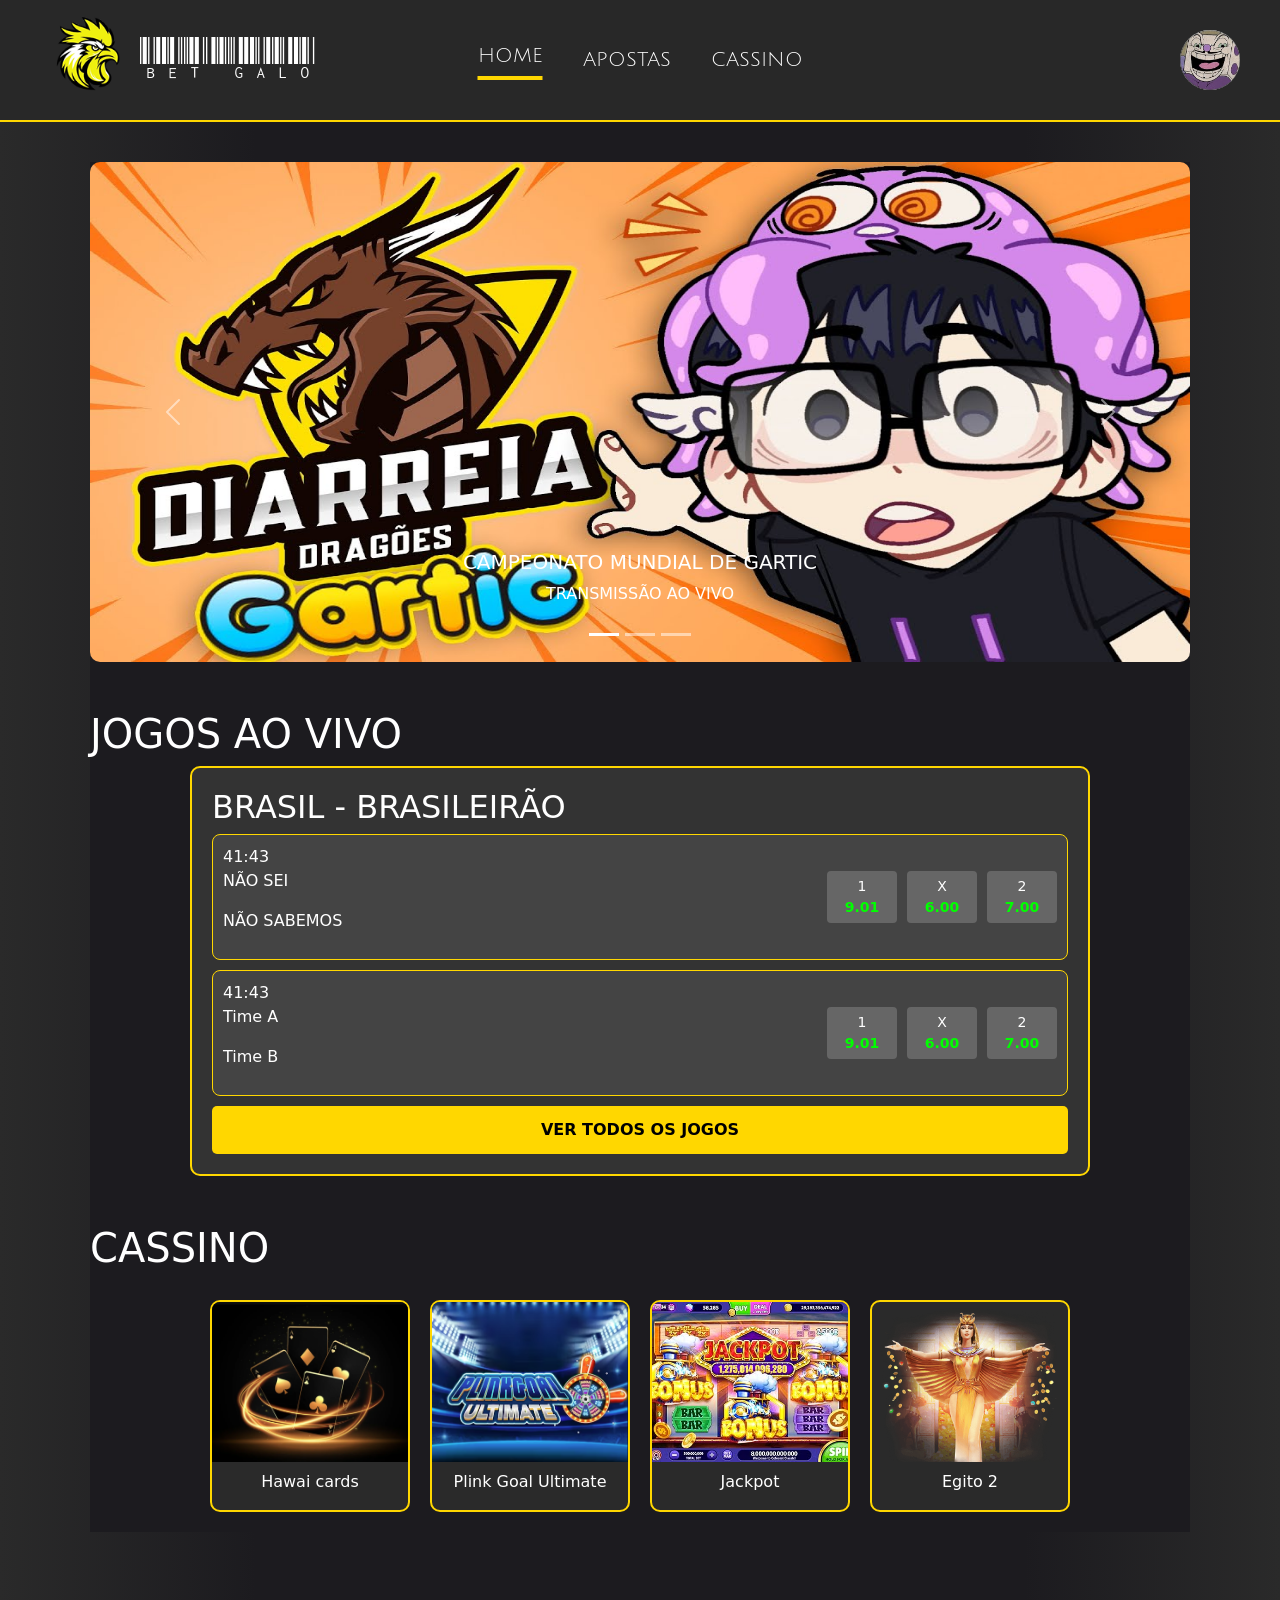
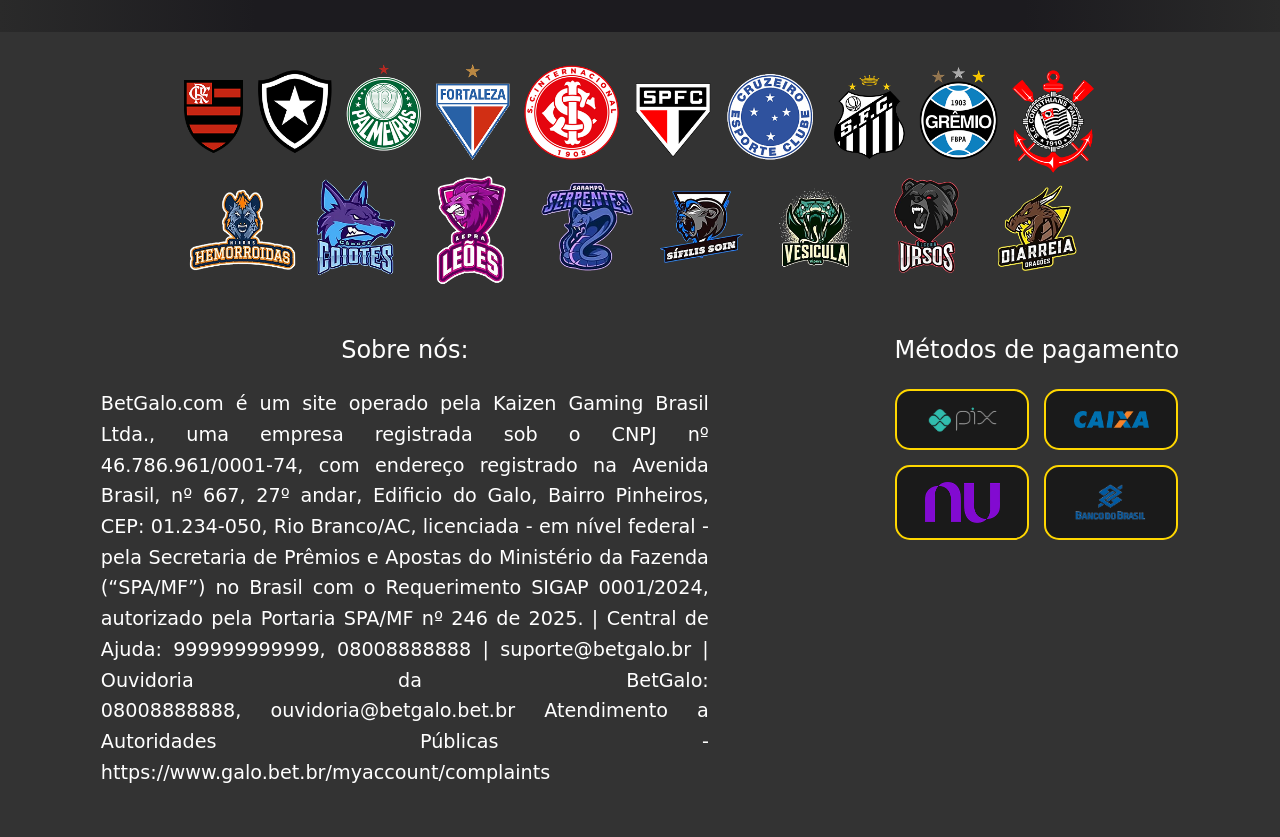
==== index.html @ 4b98ba02 "Adicionei foto no carroseul" ====
<!DOCTYPE html>
<html lang="PT-BR">

<head>
    <meta charset="UTF-8">
    <meta name="viewport" content="width=device-width, initial-scale=1.0">
    <link rel="stylesheet" href="css/style.css">
    <link rel="stylesheet" href="css/cabecalho.css">
    <link href="https://fonts.googleapis.com/css2?family=Julius+Sans+One&family=Libre+Barcode+39+Text&display=swap"
        rel="stylesheet">
    <link href="https://cdn.jsdelivr.net/npm/bootstrap@5.3.8/dist/css/bootstrap.min.css" rel="stylesheet"
        integrity="sha384-sRIl4kxILFvY47J16cr9ZwB07vP4J8+LH7qKQnuqkuIAvNWLzeN8tE5YBujZqJLB" crossorigin="anonymous">
    <script src="https://cdn.jsdelivr.net/npm/bootstrap@5.3.8/dist/js/bootstrap.bundle.min.js"
        integrity="sha384-FKyoEForCGlyvwx9Hj09JcYn3nv7wiPVlz7YYwJrWVcXK/BmnVDxM+D2scQbITxI"
        crossorigin="anonymous"></script>
    <link href="https://cdn.jsdelivr.net/npm/bootstrap@5.3.8/dist/css/bootstrap.min.css" rel="stylesheet" integrity="sha384-sRIl4kxILFvY47J16cr9ZwB07vP4J8+LH7qKQnuqkuIAvNWLzeN8tE5YBujZqJLB" crossorigin="anonymous">
    
    <title>BetGalo</title>
</head>

<body>
    <header class="cabecalho">
        <div class="logo">
            <img src="img/image 22.png" id="logo-do-site" alt="logo">
            <span id="logo-texto">BET GALO</span>
        </div>

        <nav class="menu">
            <a href="index.html" class="menu-item item-ativo">HOME</a>
            <a href="apostas.html" class="menu-item">APOSTAS</a>
            <a href="cassino.html" class="menu-item">CASSINO</a>
        </nav>

        <a href="seu_link_aqui" class="link-perfil">
            <img src="img/perfil.jpg" alt="Foto de perfil" id="foto-perfil">
        </a>
    </header>
    <div class="conteudo">
        <div id="carouselExampleCaptions" class="carousel slide">
  <div class="carousel-indicators">
    <button type="button" data-bs-target="#carouselExampleCaptions" data-bs-slide-to="0" class="active" aria-current="true" aria-label="Slide 1"></button>
    <button type="button" data-bs-target="#carouselExampleCaptions" data-bs-slide-to="1" aria-label="Slide 2"></button>
    <button type="button" data-bs-target="#carouselExampleCaptions" data-bs-slide-to="2" aria-label="Slide 3"></button>
  </div>
  <div class="carousel-inner">
    <div class="carousel-item active">
      <img src="img/Thumb-Saiko.jpg" class="d-block w-100" alt="...">
      <div class="carousel-caption d-none d-md-block">
        <h5>CAMPEONATO MUNDIAL DE GARTIC</h5>
        <p>TRANSMISSÃO AO VIVO</p>
      </div>
    </div>
    <div class="carousel-item">
      <img src="img/po.jpg" class="d-block w-100" alt="...">
      <div class="carousel-caption d-none d-md-block">
        <h5>Second slide label</h5>
        <p>Some representative placeholder content for the second slide.</p>
      </div>
    </div>
    <div class="carousel-item">
      <img src="img/3d-casino-games-elements-illustration-png.png" class="d-block w-100" alt="...">
      <div class="carousel-caption d-none d-md-block">
        <h5>Third slide label</h5>
        <p>Some representative placeholder content for the third slide.</p>
      </div>
    </div>
  </div>
  <button class="carousel-control-prev" type="button" data-bs-target="#carouselExampleCaptions" data-bs-slide="prev">
    <span class="carousel-control-prev-icon" aria-hidden="true"></span>
    <span class="visually-hidden">Previous</span>
  </button>
  <button class="carousel-control-next" type="button" data-bs-target="#carouselExampleCaptions" data-bs-slide="next">
    <span class="carousel-control-next-icon" aria-hidden="true"></span>
    <span class="visually-hidden">Next</span>
  </button>
</div>
        <br><br>
        <h1>JOGOS AO VIVO</h1>
        <div class="card-container">
            <h2 class="category">BRASIL - BRASILEIRÃO</h2>

            <div class="match-row">
                <div class="info">
                    <span class="time">41:43</span>
                    <div class="teams">
                        <p>NÃO SEI</p>
                        <p>NÃO SABEMOS</p>
                    </div>
                </div>

                <div class="odds">
                    <div class="odd-box"><span>1</span> <strong>9.01</strong></div>
                    <div class="odd-box"><span>X</span> <strong>6.00</strong></div>
                    <div class="odd-box"><span>2</span> <strong>7.00</strong></div>
                </div>
            </div>
            <div class="match-row">
                <div class="info">
                    <span class="time">41:43</span>
                    <div class="teams">
                        <p>Time A</p>
                        <p>Time B</p>
                    </div>
                </div>

                <div class="odds">
                    <div class="odd-box"><span>1</span> <strong>9.01</strong></div>
                    <div class="odd-box"><span>X</span> <strong>6.00</strong></div>
                    <div class="odd-box"><span>2</span> <strong>7.00</strong></div>
                </div>
            </div>
            

            <button class="view-all">VER TODOS OS JOGOS</button>
        </div>
        <br><br>
        <h1>CASSINO</h1>
        <div class="cassino">
            <div class="jogo">
                <img src="img/hawaicards.png" alt="hawaicards">
                <h3>Hawai cards</h3>
            </div>
            <div class="jogo">
                <img src="img/plinkgoalultimate.png" alt="plinkgoalultimate">
                <h3>Plink Goal Ultimate</h3>
            </div>
            <div class="jogo">
                <img src="img/jackpot.jpg" alt="jackpot">
                <h3>Jackpot</h3>
            </div>
            <div class="jogo">
                <img src="img/egito 2.png" alt="egito-2">
                <h3>Egito 2</h3>
            </div>
        </div>
    </div>
    <footer>
            <div class="rodape">
                <img src="img/Times.png" alt="times">
                <div class="sobre-nos">
                    <h1>Sobre nós:</h1>
                    <p>BetGalo.com é um site operado pela Kaizen Gaming Brasil Ltda., uma empresa registrada sob o
                        CNPJ nº 46.786.961/0001-74, com endereço registrado na Avenida Brasil, nº 667, 27º andar,
                        Edificio do Galo, Bairro Pinheiros, CEP: 01.234-050, Rio Branco/AC, licenciada - em nível
                        federal - pela Secretaria de Prêmios e Apostas do Ministério da Fazenda (“SPA/MF”) no Brasil com
                        o Requerimento SIGAP 0001/2024, autorizado pela Portaria SPA/MF nº 246 de 2025. | Central de
                        Ajuda: 999999999999, 08008888888 | suporte@betgalo.br | Ouvidoria da BetGalo:
                        08008888888, ouvidoria@betgalo.bet.br Atendimento a Autoridades Públicas
                        -https://www.galo.bet.br/myaccount/complaints</p>
                </div>

                <div class="metodos-de-pagamento">
                    <h1>Métodos de pagamento</h1>
                    <div class="caixas-grid">
                        <div class="metodo-card">
                            <img src="img/pix1.png" alt="Pix">
                        </div>
                        <div class="metodo-card">
                            <img src="img/caixa.png" alt="Caixa">
                        </div>
                        <div class="metodo-card">
                            <img src="img/nu.png" alt="Nubank">
                        </div>
                        <div class="metodo-card">
                            <img src="img/banco-do-brasil.png" alt="BB">
                        </div>
                    </div>
                </div>
            </div>
        </footer>
    <script src="js/script.js"></script>
</body>

</html>
---- css/style.css ----
/* =========================
RESET GLOBAL
========================= */

* {
  margin: 0;
  padding: 0;
  box-sizing: border-box;
}

/* =========================
BODY / BASE
========================= */

body {
  background: linear-gradient(
    to right,
    #2a2a2a 0%,
    #1C1B1F 20%,
    #1C1B1F 80%,
    #2a2a2a 100%
  );

  font-family: system-ui;
}

.conteudo {
  width: 95%;
  max-width: 1100px;
  margin: 40px auto;
  background-color: #1C1B1F;
  color: white;
}

/* =========================
TIPOGRAFIA
========================= */

h1 {
  font-size: 28px;
  margin-bottom: 20px;
}

h2 {
  font-size: 18px;
  color: #FFD700;
}

/* =========================
CAROUSEL
========================= */

.carousel img {
  height: 500px;
  object-fit:fill;
  border-radius: 10px;
}

/* =========================
SEÇÃO JOGOS AO VIVO
========================= */

.card-container {

  background-color: #333;
  border: 2px solid #ffd700;
  border-radius: 10px;

  padding: 20px;

  width: 100%;
  max-width: 900px;

  margin: auto;
}

.match-row {

  background-color: #444;
  border: 1px solid #ffd700;
  border-radius: 8px;

  display: flex;
  justify-content: space-between;
  align-items: center;

  padding: 10px;
  margin-bottom: 10px;
}

.match-row:hover {

  background-color: #555;
  transition: 0.3s;
}

/* ODDS */

.odds {

  display: flex;
  gap: 10px;
}

.odd-box {

  background-color: #666;

  padding: 5px 15px;

  border-radius: 4px;

  min-width: 70px;

  text-align: center;
  font-size: 14px;

  display: flex;
  flex-direction: column;
  justify-content: space-between;
}

.odd-box strong {

  color: #00ff00;
}

/* BOTÃO VER TODOS */

.view-all {

  width: 100%;

  background: #FFD700;

  border: none;

  color: black;

  padding: 12px;

  cursor: pointer;

  font-weight: bold;

  border-radius: 5px;
}

.view-all:hover {

  background: #e6c200;
}

/* =========================
SEÇÃO CASSINO
========================= */

.cassino {

  display: flex;
  flex-wrap: wrap;
  justify-content: center;

  gap: 20px;

  padding: 20px;
}

.jogo {

  width: 200px;

  background-color: #2a2a2a;

  border: 2px solid #FFD700;

  border-radius: 10px;

  overflow: hidden;

  text-align: center;

  cursor: pointer;

  transition: 0.25s ease;
}

.jogo:hover {

  transform: scale(1.05);
}

.jogo img {

  width: 100%;
  height: 160px;

  object-fit: cover;
}

.jogo h3 {

  padding: 10px;
  font-size: 16px;
}

/* =========================
TABELA CLASSIFICAÇÃO
========================= */

.tabela-classificacao {

  border-collapse: collapse;

  width: 100%;

  max-width: 900px;

  margin: auto;

  text-align: center;

  font-size: 14px;

  letter-spacing: 1.5px;
}

/* HEADER */

.tabela-classificacao th {

  font-weight: normal;

  padding: 20px 10px;

  color: #7a7a7a;
}

/* CELULAS */

.tabela-classificacao td {

  padding: 15px 10px;

  color: #c0c0c0;
}

/* LINHAS DOURADAS */

.tabela-classificacao th,
.tabela-classificacao td {

  border-bottom: 1px solid #b89b3b;
}

/* COLUNA NOME */

.tabela-classificacao .col-nome {

  border-left: 1px solid #b89b3b;

  text-align: left;

  padding-left: 30px;
}

/* COLUNA ÚLTIMAS */

.tabela-classificacao .col-ultimas {

  border-left: 1px solid #b89b3b;
}

/* ESCUDOS */

.col-escudo img {

  width: 35px;

  height: 35px;

  vertical-align: middle;
}

/* ICONES ULTIMAS */

.col-ultimas span {

  margin: 0 3px;

  font-size: 16px;

  color: #a0a0a0;
}

/* =========================
FOOTER
========================= */

footer {

  color: white;

  background-color: #333;

  padding: 2rem;

  text-align: center;

  margin-top: 100px;
}

.rodape {

  display: flex;

  justify-content: space-around;

  flex-wrap: wrap;

  gap: 3rem;

  margin: 0 auto;
}

.rodape img {

  height: 75%;

  width: 75%;
}

/* SOBRE NOS */

.sobre-nos {

  display: flex;

  flex-direction: column;

  align-items: center;

  height: 50%;

  width: 50%;

  line-height: 1.6;

  font-size: 1.2rem;

  text-align: justify;
}

.sobre-nos h1 {

  font-size: 1.5rem;

  margin-bottom: 1.5rem;

  font-weight: 500;
}

/* METODOS PAGAMENTO */

.metodos-de-pagamento {

  display: flex;

  flex-direction: column;

  align-items: center;
}

.metodos-de-pagamento h1 {

  font-size: 1.5rem;

  margin-bottom: 1.5rem;

  font-weight: 500;
}

/* GRID PAGAMENTO */

.caixas-grid {

  display: grid;

  grid-template-columns: repeat(2, 1fr);

  gap: 15px;

  max-width: 400px;
}

.metodo-card {

  background-color: #1a1a1a;

  border-radius: 15px;

  padding: 15px;

  display: flex;

  justify-content: center;

  align-items: center;

  border: 2px solid #FFD700;
}

.metodo-card img {

  max-width: 100px;

  height: auto;

  object-fit: contain;
}
---- css/cabecalho.css ----
/* =========================
HEADER BASE
========================= */

.cabecalho {

  background-color: #282828;

  display: flex;

  align-items: center;

  justify-content: space-between;

  padding: 10px 40px;

  border-bottom: 2px solid #FFD700;

  position: relative;
}

/* =========================
LOGO
========================= */

.logo {

  display: flex;

  align-items: center;
}

#logo-do-site {

  width: 100px;

  height: 100px;
}

#logo-texto {

  font-family: 'Libre Barcode 39 Text', system-ui;

  font-size: 45px;

  color: white;
}

/* =========================
MENU CENTRAL
========================= */

.menu {

  position: absolute;

  left: 50%;

  transform: translateX(-50%);

  display: flex;

  gap: 40px;
}

/* LINKS MENU */

.menu-item {

  color: white;

  text-decoration: none;

  font-family: 'Julius Sans One', sans-serif;

  font-size: 20px;

  display: flex;

  align-items: center;

  transition: 0.2s;

  position: relative;
}
/* ANIMAÇÕES */
.menu-item::after {

  content: "";

  position: absolute;

  left: 0;

  bottom: -6px;

  width: 0%;

  height: 2px;

  background-color: #FFD700;

  transition: 0.3s;
}

.menu-item:hover::after {

  width: 100%;
}



.menu-item:hover {

  color: #FFD700;
}

/* LINK ATIVO */

.item-ativo {

  border-bottom: 4px solid #FFD700;

  padding-bottom: 5px;
}

/* =========================
PERFIL (LADO DIREITO)
========================= */

.link-perfil {

  display: flex;

  align-items: center;

  text-decoration: none;
}

#foto-perfil {

  width: 60px;

  height: 60px;

  border-radius: 50%;
}
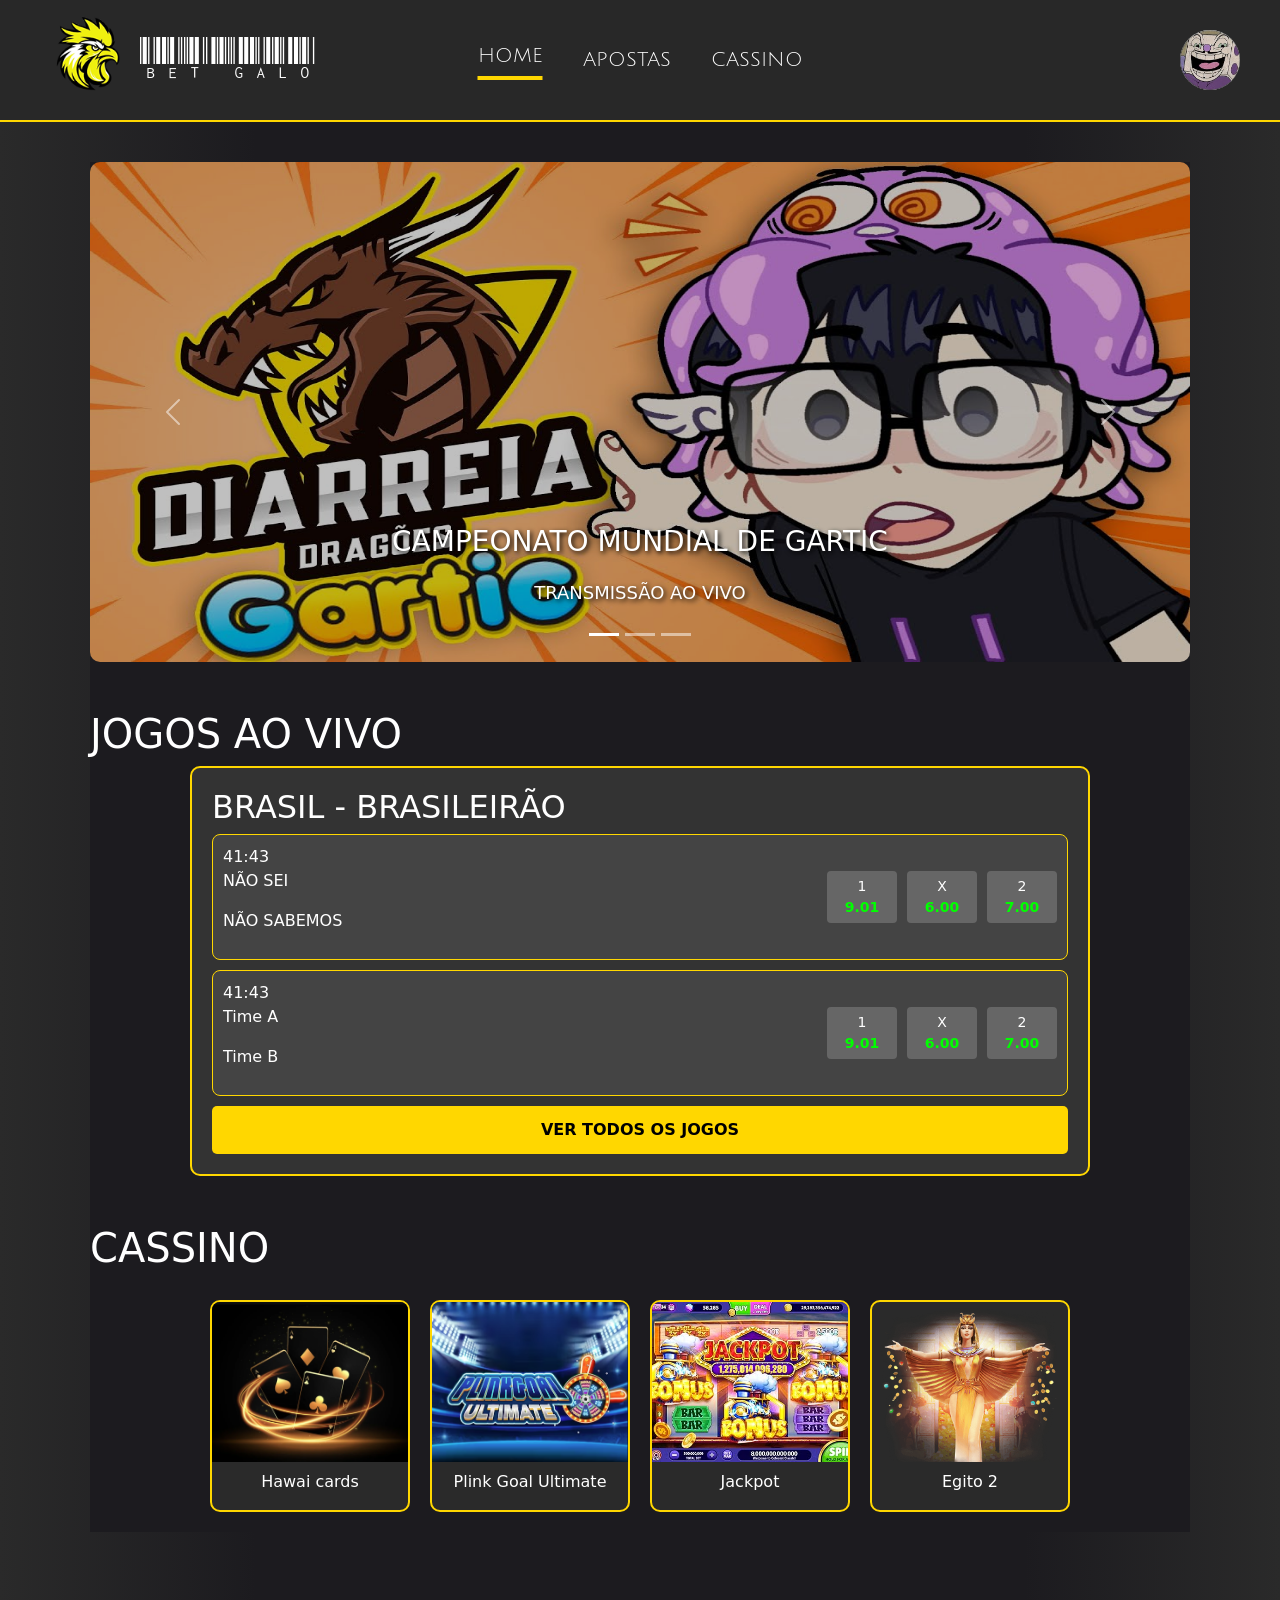
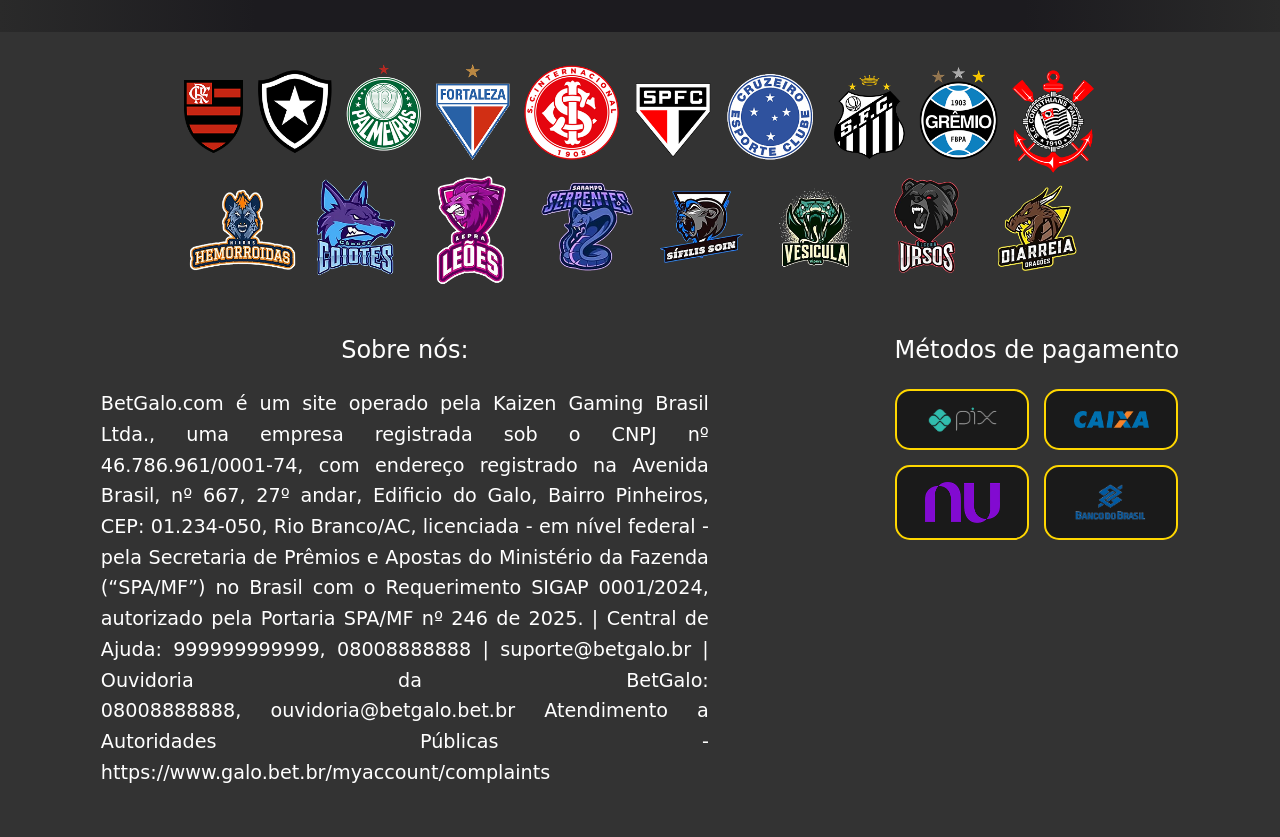
==== commit 165b8bc3: "." ====
--- a/index.html
+++ b/index.html
@@ -52,7 +52,7 @@
     </div>
     <div class="carousel-item">
       <img src="img/po.jpg" class="d-block w-100" alt="...">
-      <div class="carousel-caption d-none d-md-block">
+      <div class="carousel-caption">
         <h5>Second slide label</h5>
         <p>Some representative placeholder content for the second slide.</p>
       </div>
--- a/css/style.css
+++ b/css/style.css
@@ -54,6 +54,16 @@
   height: 500px;
   object-fit:fill;
   border-radius: 10px;
+  filter: brightness(75%);
+}
+.carousel-caption h5{
+  font-size: 28px;
+  margin-bottom: 20px;
+  text-shadow: 2px 2px 5px rgb(0, 0, 0);
+}
+.carousel-caption p{
+  font-size: 18px;
+  text-shadow: 2px 2px 5px rgb(0, 0, 0);
 }
 
 /* =========================
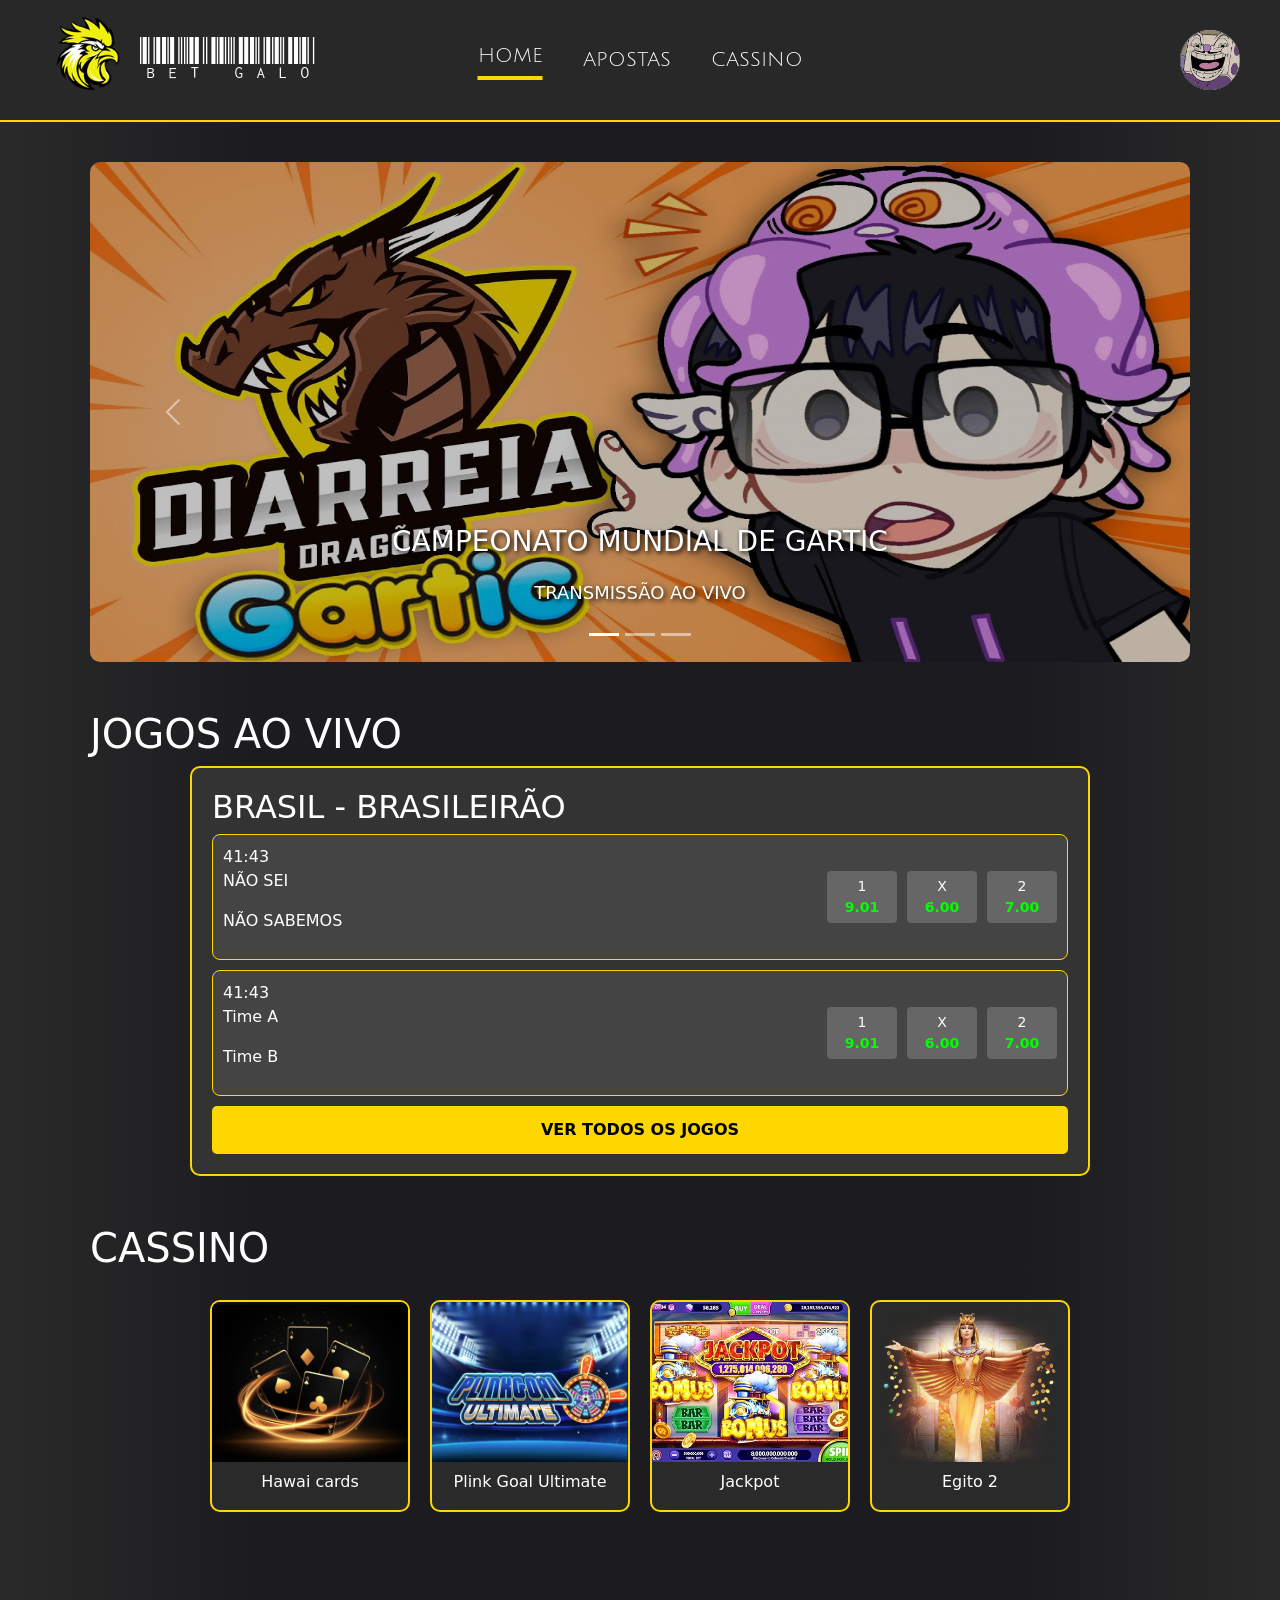
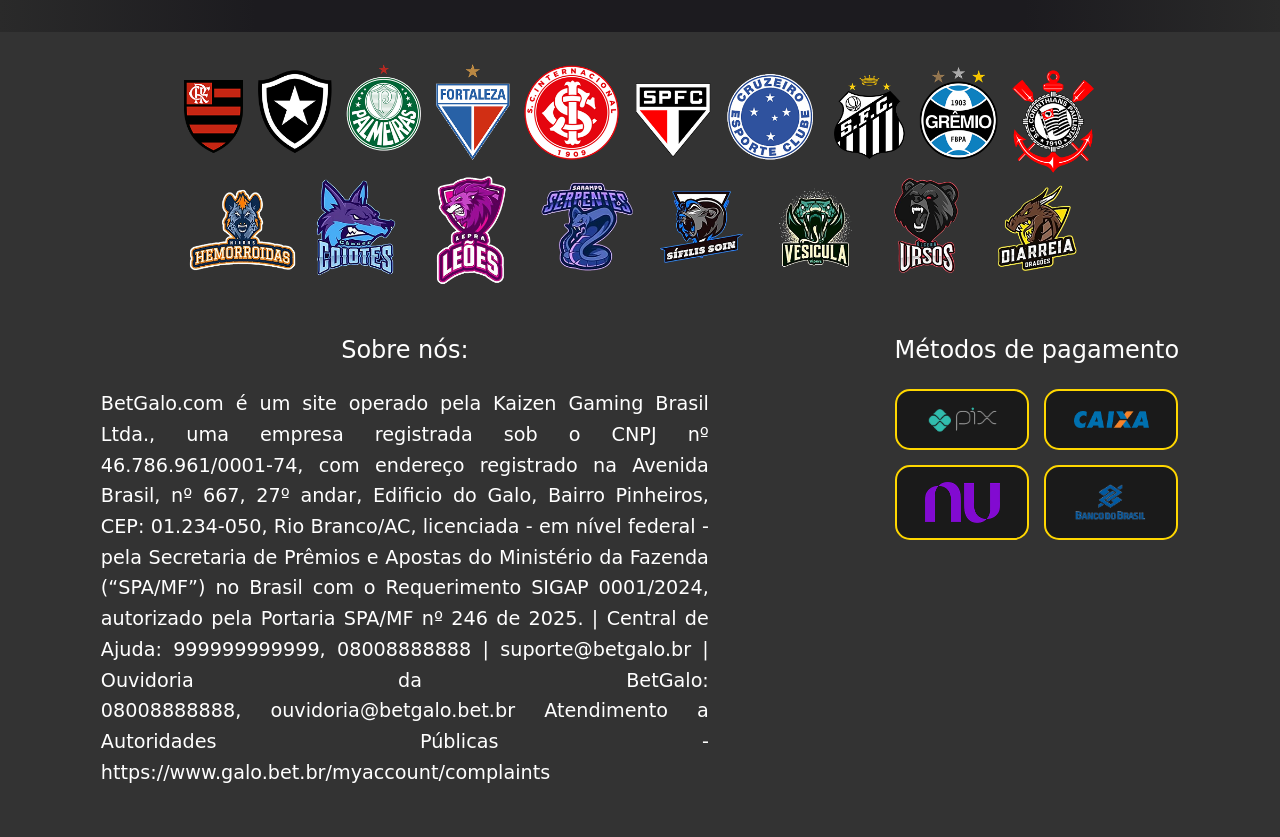
==== commit e9f6a607: "comecei a fazer a pagina de pagamento, mas falta fazer a parte do pix" ====
--- a/index.html
+++ b/index.html
@@ -15,6 +15,8 @@
         crossorigin="anonymous"></script>
     <link href="https://cdn.jsdelivr.net/npm/bootstrap@5.3.8/dist/css/bootstrap.min.css" rel="stylesheet" integrity="sha384-sRIl4kxILFvY47J16cr9ZwB07vP4J8+LH7qKQnuqkuIAvNWLzeN8tE5YBujZqJLB" crossorigin="anonymous">
     
+    
+    <link rel="icon" href="./img/logo.ico" type="image/ico">
     <title>BetGalo</title>
 </head>
 
--- a/css/style.css
+++ b/css/style.css
@@ -28,8 +28,8 @@
   width: 95%;
   max-width: 1100px;
   margin: 40px auto;
-  background-color: #1C1B1F;
   color: white;
+  /* tirei o 'background-color: #1C1B1F;' pq tava colocando uma sombra. E tbm pq não faz sentido tem isso aq, Samuel*/
 }
 
 /* =========================
--- a/css/cabecalho.css
+++ b/css/cabecalho.css
@@ -1,7 +1,7 @@
+
 /* =========================
 HEADER BASE
 ========================= */
-
 .cabecalho {
 
   background-color: #282828;
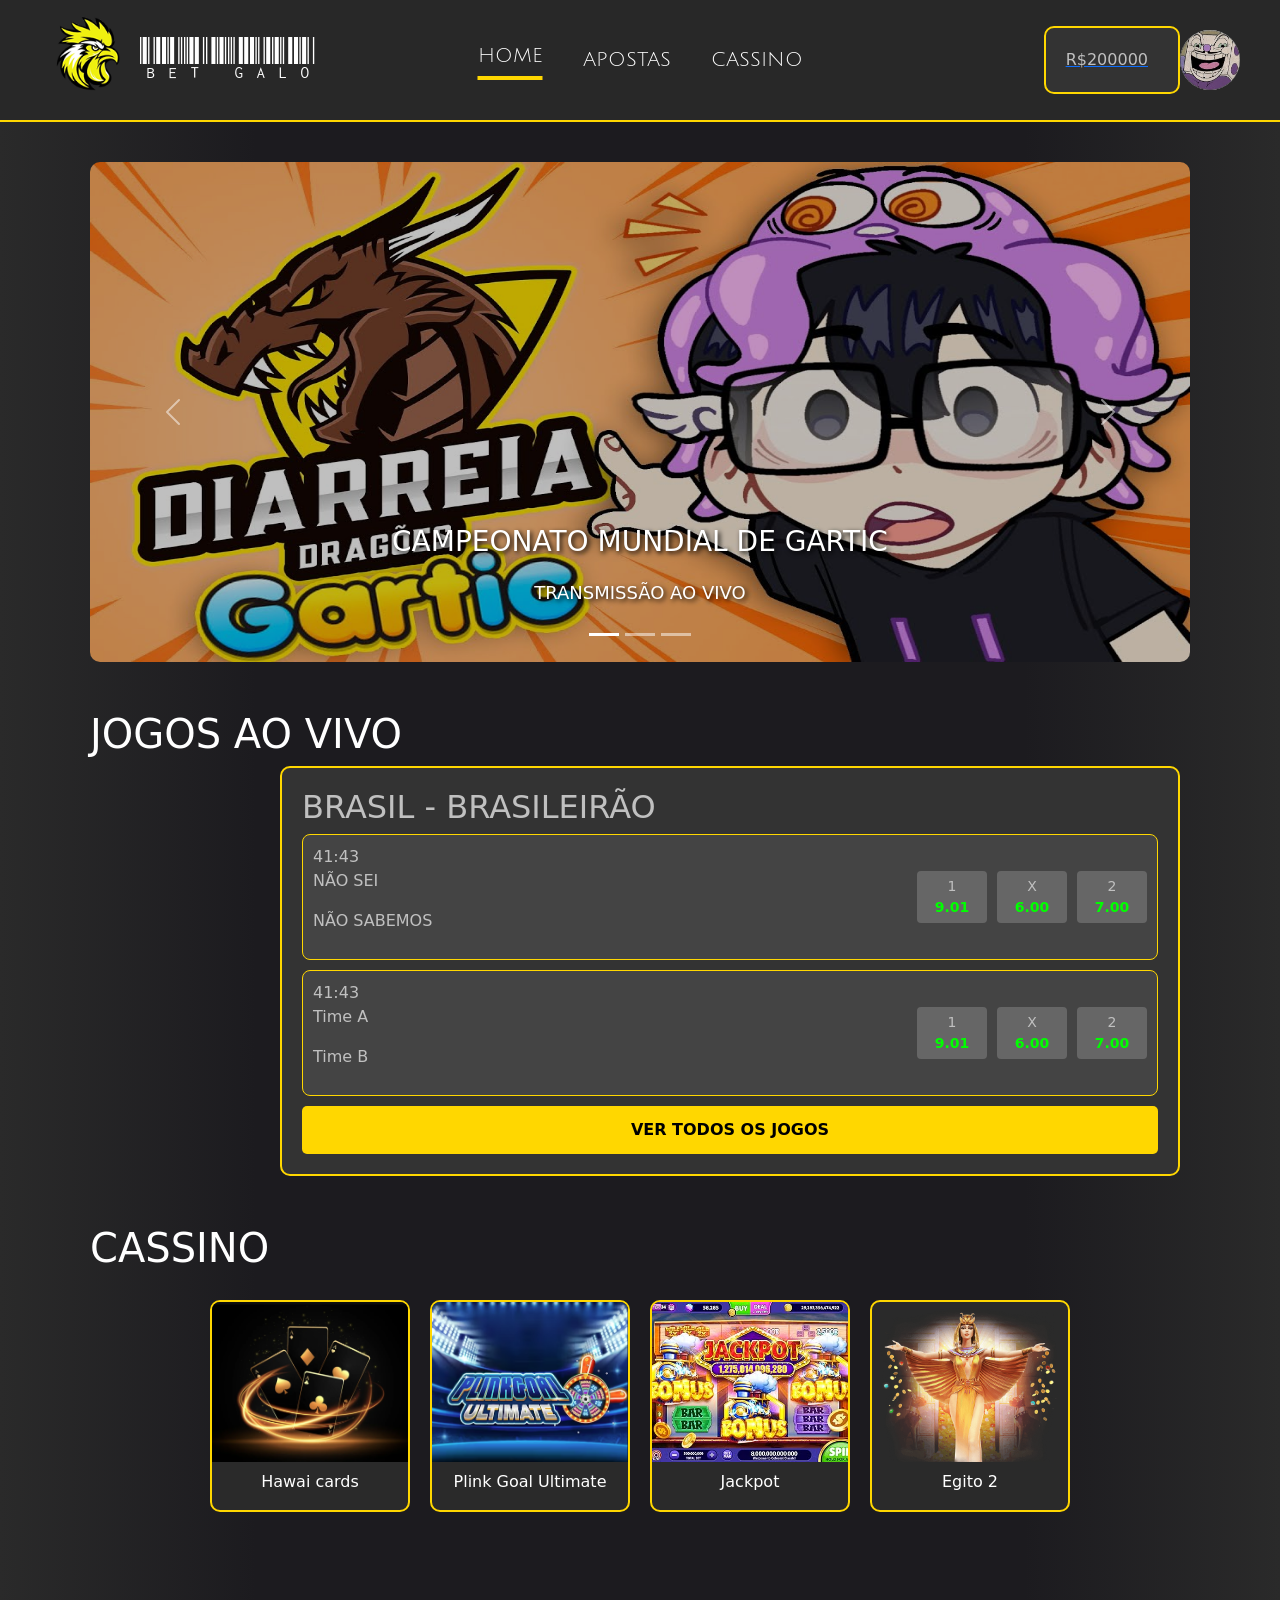
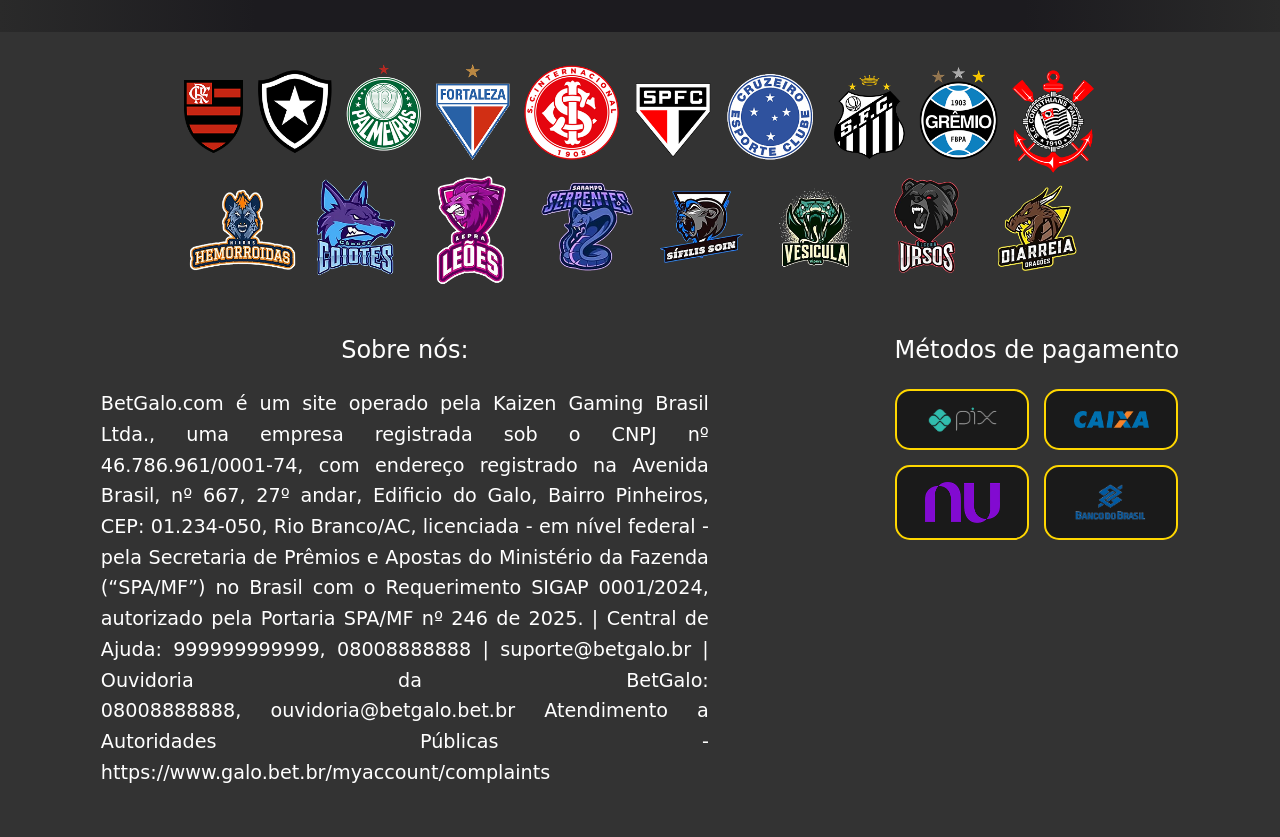
==== commit 55eb248d: ". ." ====
--- a/index.html
+++ b/index.html
@@ -33,9 +33,10 @@
             <a href="cassino.html" class="menu-item">CASSINO</a>
         </nav>
 
-        <a href="seu_link_aqui" class="link-perfil">
-            <img src="img/perfil.jpg" alt="Foto de perfil" id="foto-perfil">
-        </a>
+        <div class="link-perfil">
+            <a href="pagamento.html"><div class="card-container">R$200000</div></a>
+            <a href="perfil.html"><img src="img/perfil.jpg" alt="Foto de perfil" id="foto-perfil"></a>
+        </div>
     </header>
     <div class="conteudo">
         <div id="carouselExampleCaptions" class="carousel slide">
--- a/css/style.css
+++ b/css/style.css
@@ -82,6 +82,9 @@
   max-width: 900px;
 
   margin: auto;
+  margin-right: 10px;
+  text-decoration: none;
+  color: #c0c0c0;
 }
 
 .match-row {
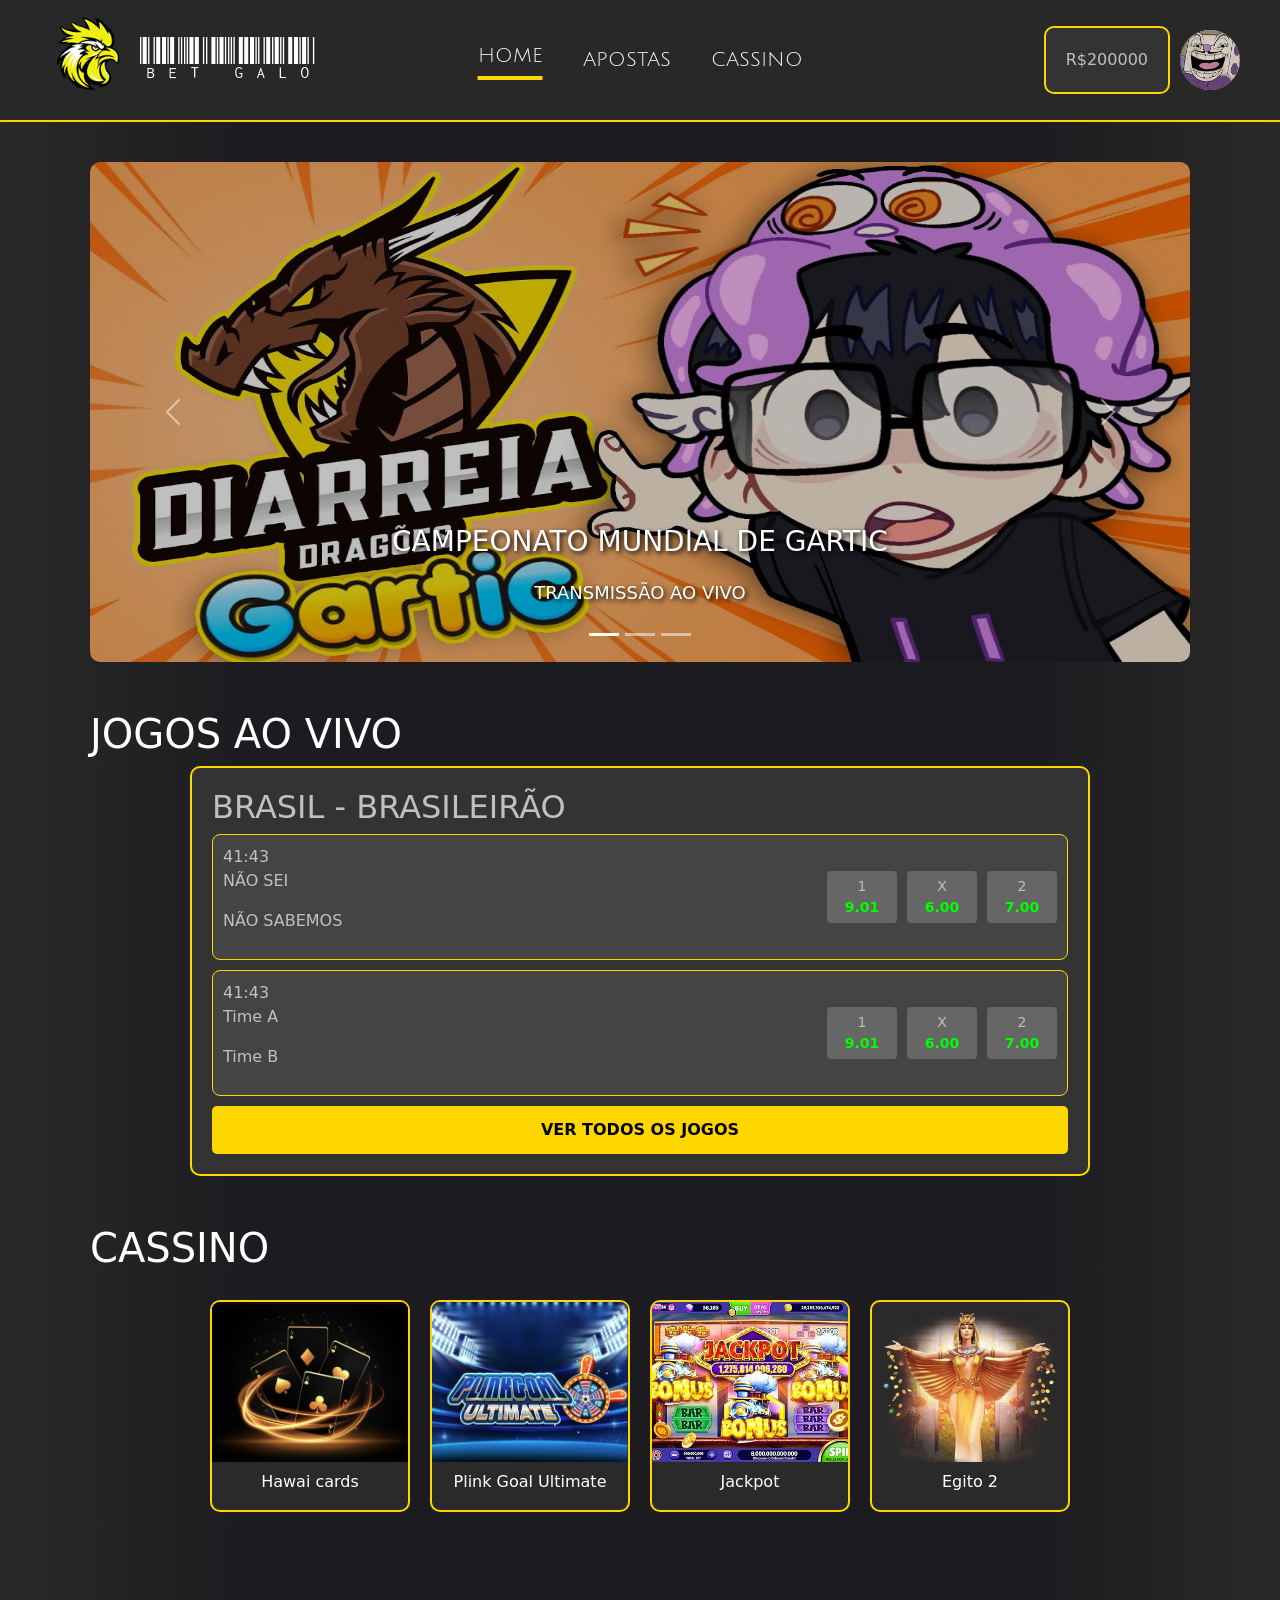
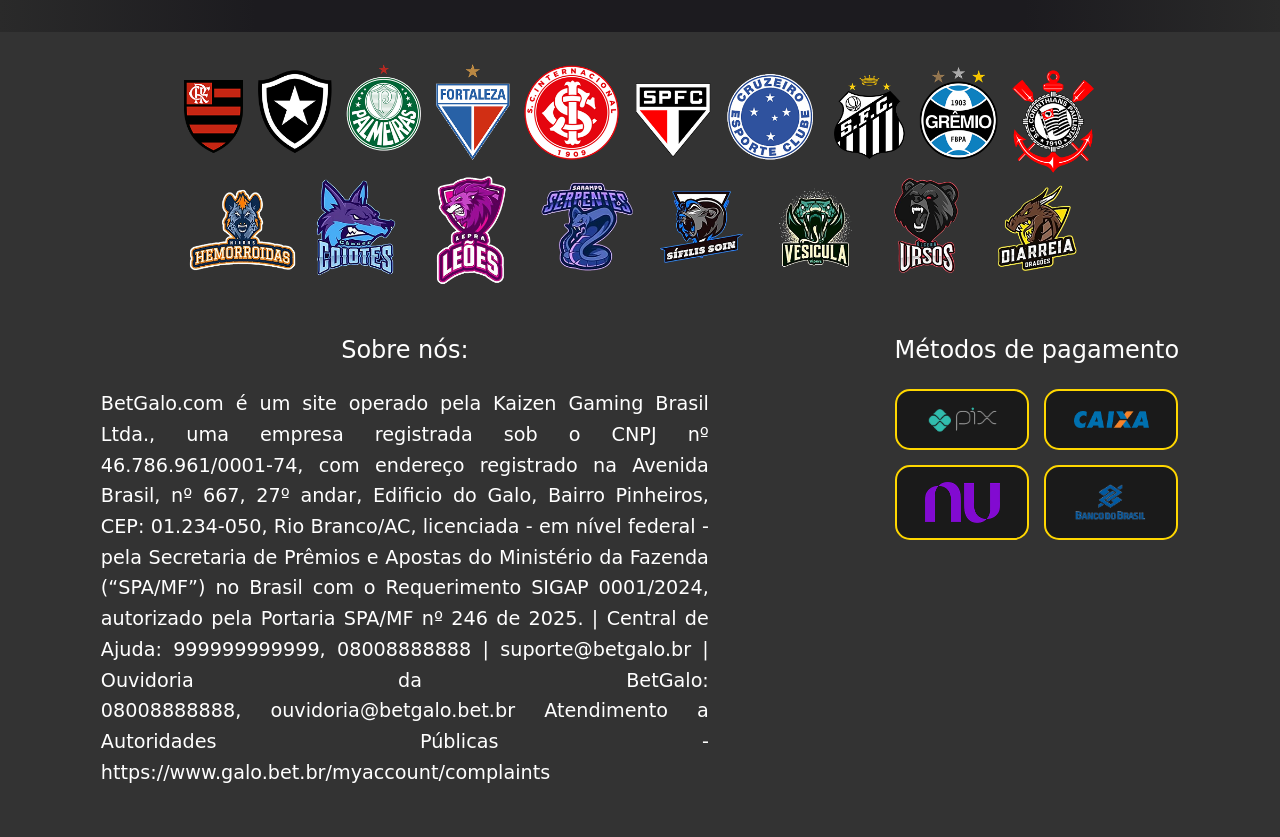
==== commit c0ccb67d: "Mudei o Carroseul Adiconei coisas" ====
--- a/index.html
+++ b/index.html
@@ -56,15 +56,15 @@
     <div class="carousel-item">
       <img src="img/po.jpg" class="d-block w-100" alt="...">
       <div class="carousel-caption">
-        <h5>Second slide label</h5>
-        <p>Some representative placeholder content for the second slide.</p>
+        <h5>JOGO MAIS FAMOSO</h5>
+        <p>FORTUNE PANDA</p>
       </div>
     </div>
     <div class="carousel-item">
-      <img src="img/3d-casino-games-elements-illustration-png.png" class="d-block w-100" alt="...">
+      <img src="img/vas-atle.png" class="d-block w-100" alt="...">
       <div class="carousel-caption d-none d-md-block">
-        <h5>Third slide label</h5>
-        <p>Some representative placeholder content for the third slide.</p>
+        <h5>18° RODADA DO BRASILEIRÃO</h5>
+        <p>VASCO VS ATLETICO MINEIRO</p>
       </div>
     </div>
   </div>
--- a/css/style.css
+++ b/css/style.css
@@ -71,18 +71,29 @@
 ========================= */
 
 .card-container {
-
   background-color: #333;
   border: 2px solid #ffd700;
   border-radius: 10px;
-
   padding: 20px;
-
   width: 100%;
   max-width: 900px;
-
   margin: auto;
-  margin-right: 10px;
+  text-decoration: none;
+  color: #c0c0c0;
+}
+
+.card-container-jogo{
+
+  background-color: #333;
+  border: 2px solid #ffd700;
+  border-radius: 10px;
+
+  padding: 20px;
+
+  width: 100%;
+  max-width: 900px;
+
+  margin: auto;
   text-decoration: none;
   color: #c0c0c0;
 }
--- a/css/cabecalho.css
+++ b/css/cabecalho.css
@@ -129,12 +129,14 @@
 ========================= */
 
 .link-perfil {
+  display: flex;
+  align-items: center;
+  text-decoration: none;
+}
 
-  display: flex;
-
-  align-items: center;
-
+.link-perfil a {
   text-decoration: none;
+  color: inherit; /* mantém a cor do texto */
 }
 
 #foto-perfil {
@@ -144,4 +146,6 @@
   height: 60px;
 
   border-radius: 50%;
+
+  margin-left: 10px;
 }
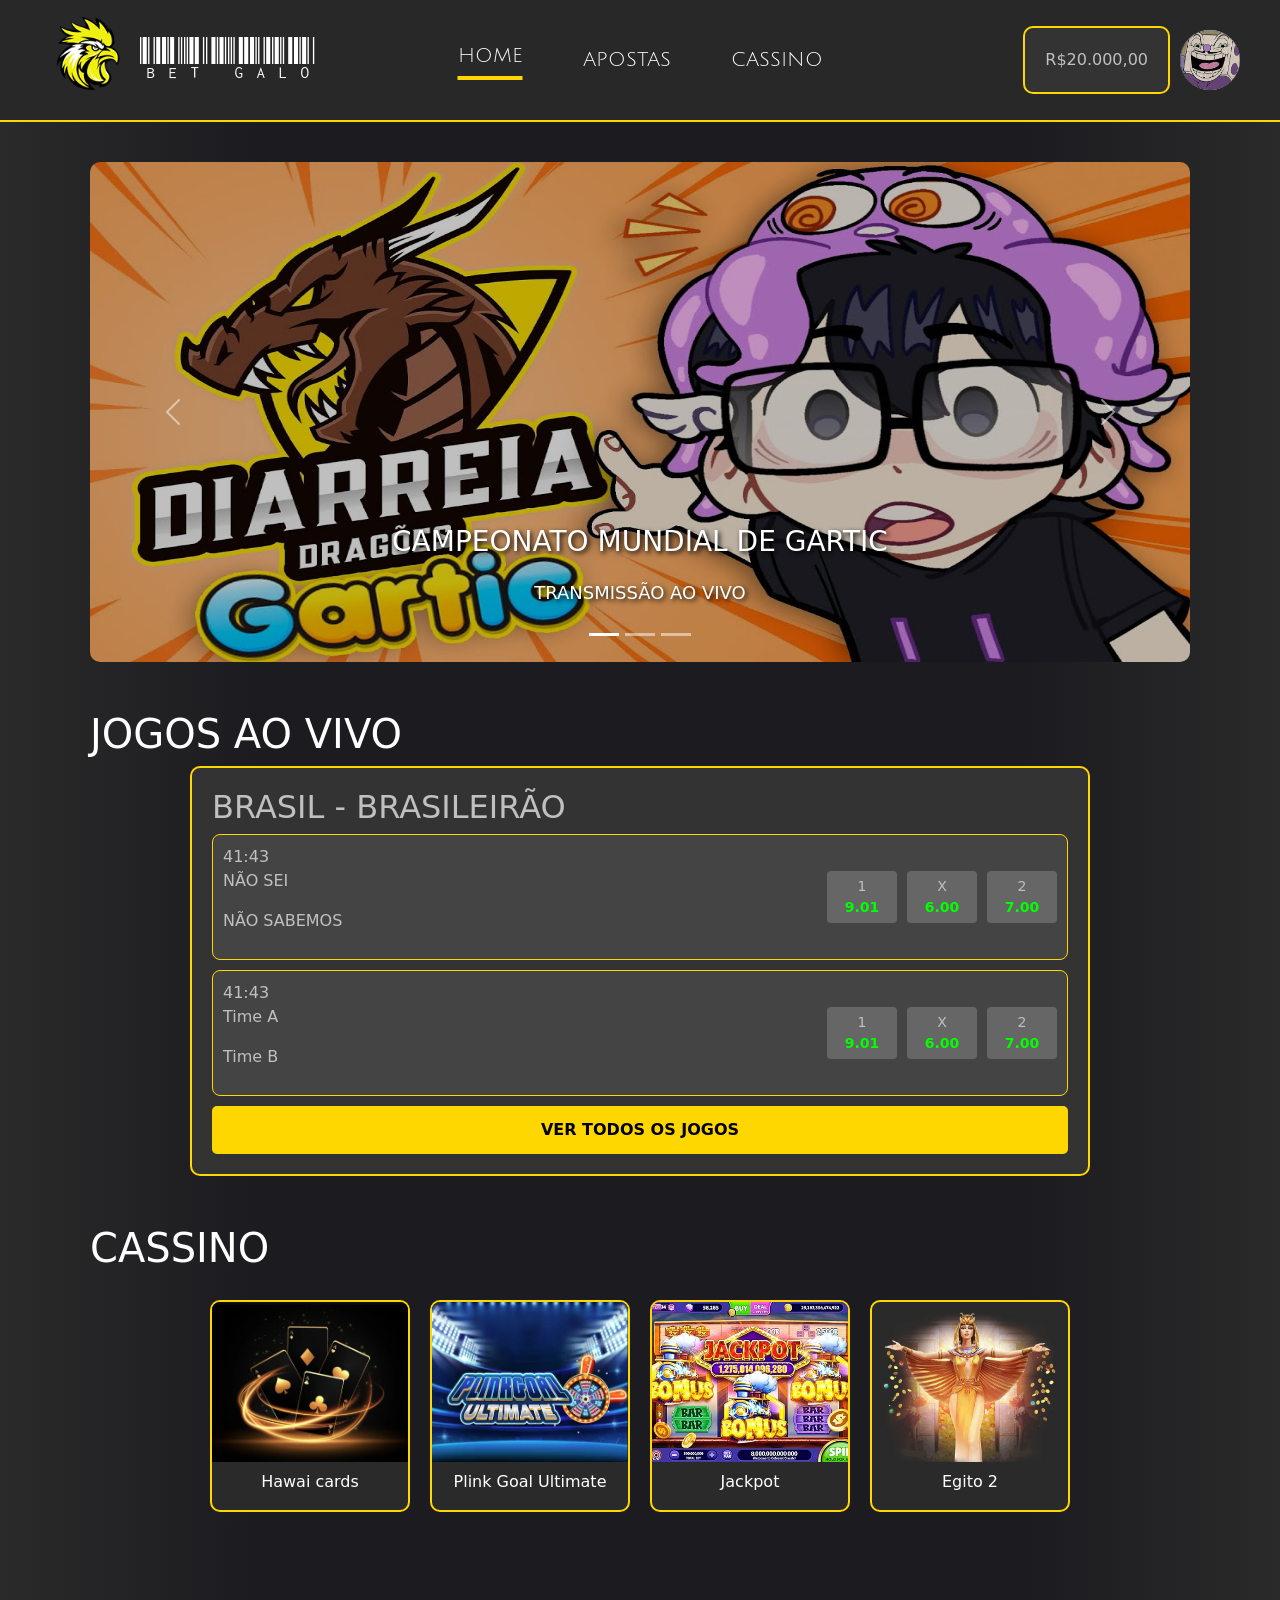
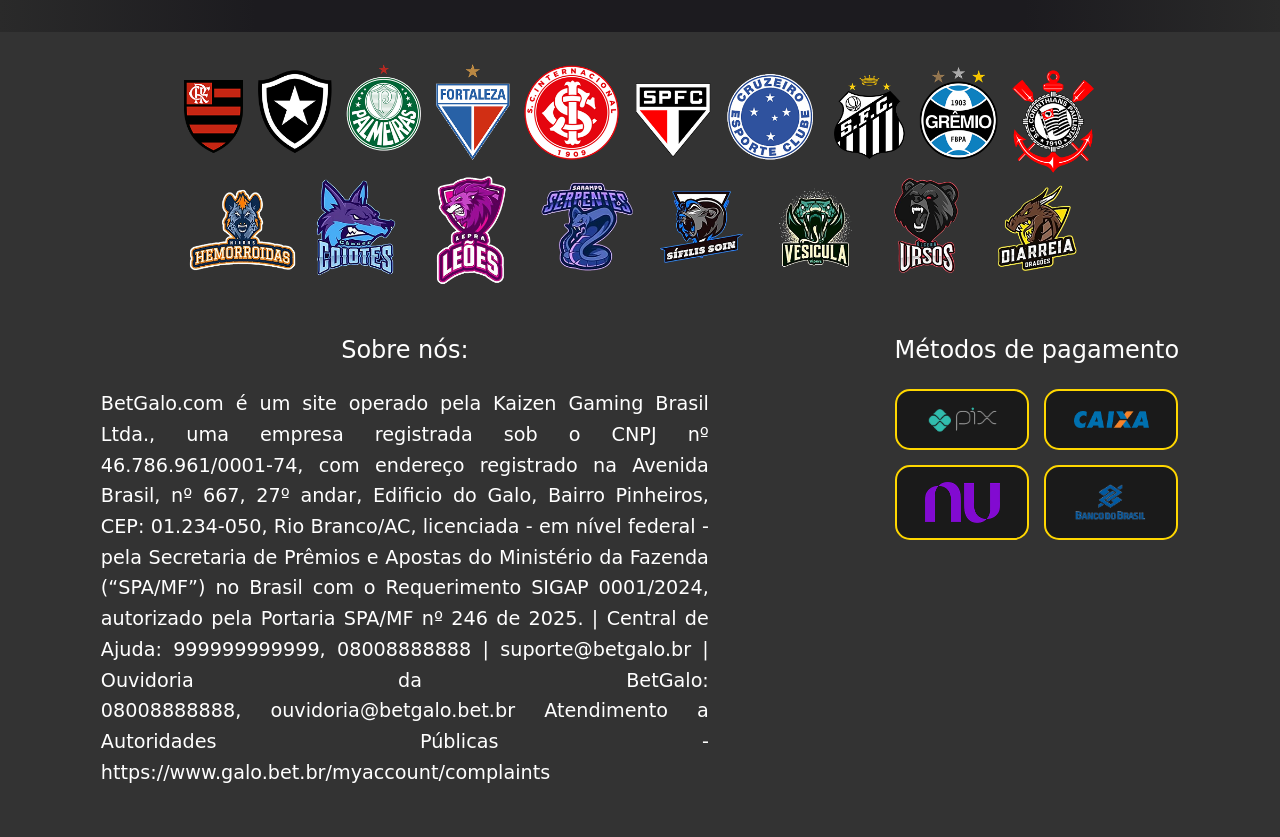
==== commit 00a2905a: "Atualizações" ====
--- a/index.html
+++ b/index.html
@@ -34,7 +34,7 @@
         </nav>
 
         <div class="link-perfil">
-            <a href="pagamento.html"><div class="card-container">R$200000</div></a>
+            <a href="pagamento.html"><div class="card-container">R$20.000,00</div></a>
             <a href="perfil.html"><img src="img/perfil.jpg" alt="Foto de perfil" id="foto-perfil"></a>
         </div>
     </header>
--- a/css/cabecalho.css
+++ b/css/cabecalho.css
@@ -2,6 +2,19 @@
 /* =========================
 HEADER BASE
 ========================= */
+
+.card-container {
+  background-color: #333;
+  border: 2px solid #ffd700;
+  border-radius: 10px;
+  padding: 20px;
+  width: 100%;
+  max-width: 900px;
+  margin: auto;
+  text-decoration: none;
+  color: #c0c0c0;
+}
+
 .cabecalho {
 
   background-color: #282828;
@@ -82,6 +95,8 @@
   transition: 0.2s;
 
   position: relative;
+
+  margin: 10px;
 }
 /* ANIMAÇÕES */
 .menu-item::after {
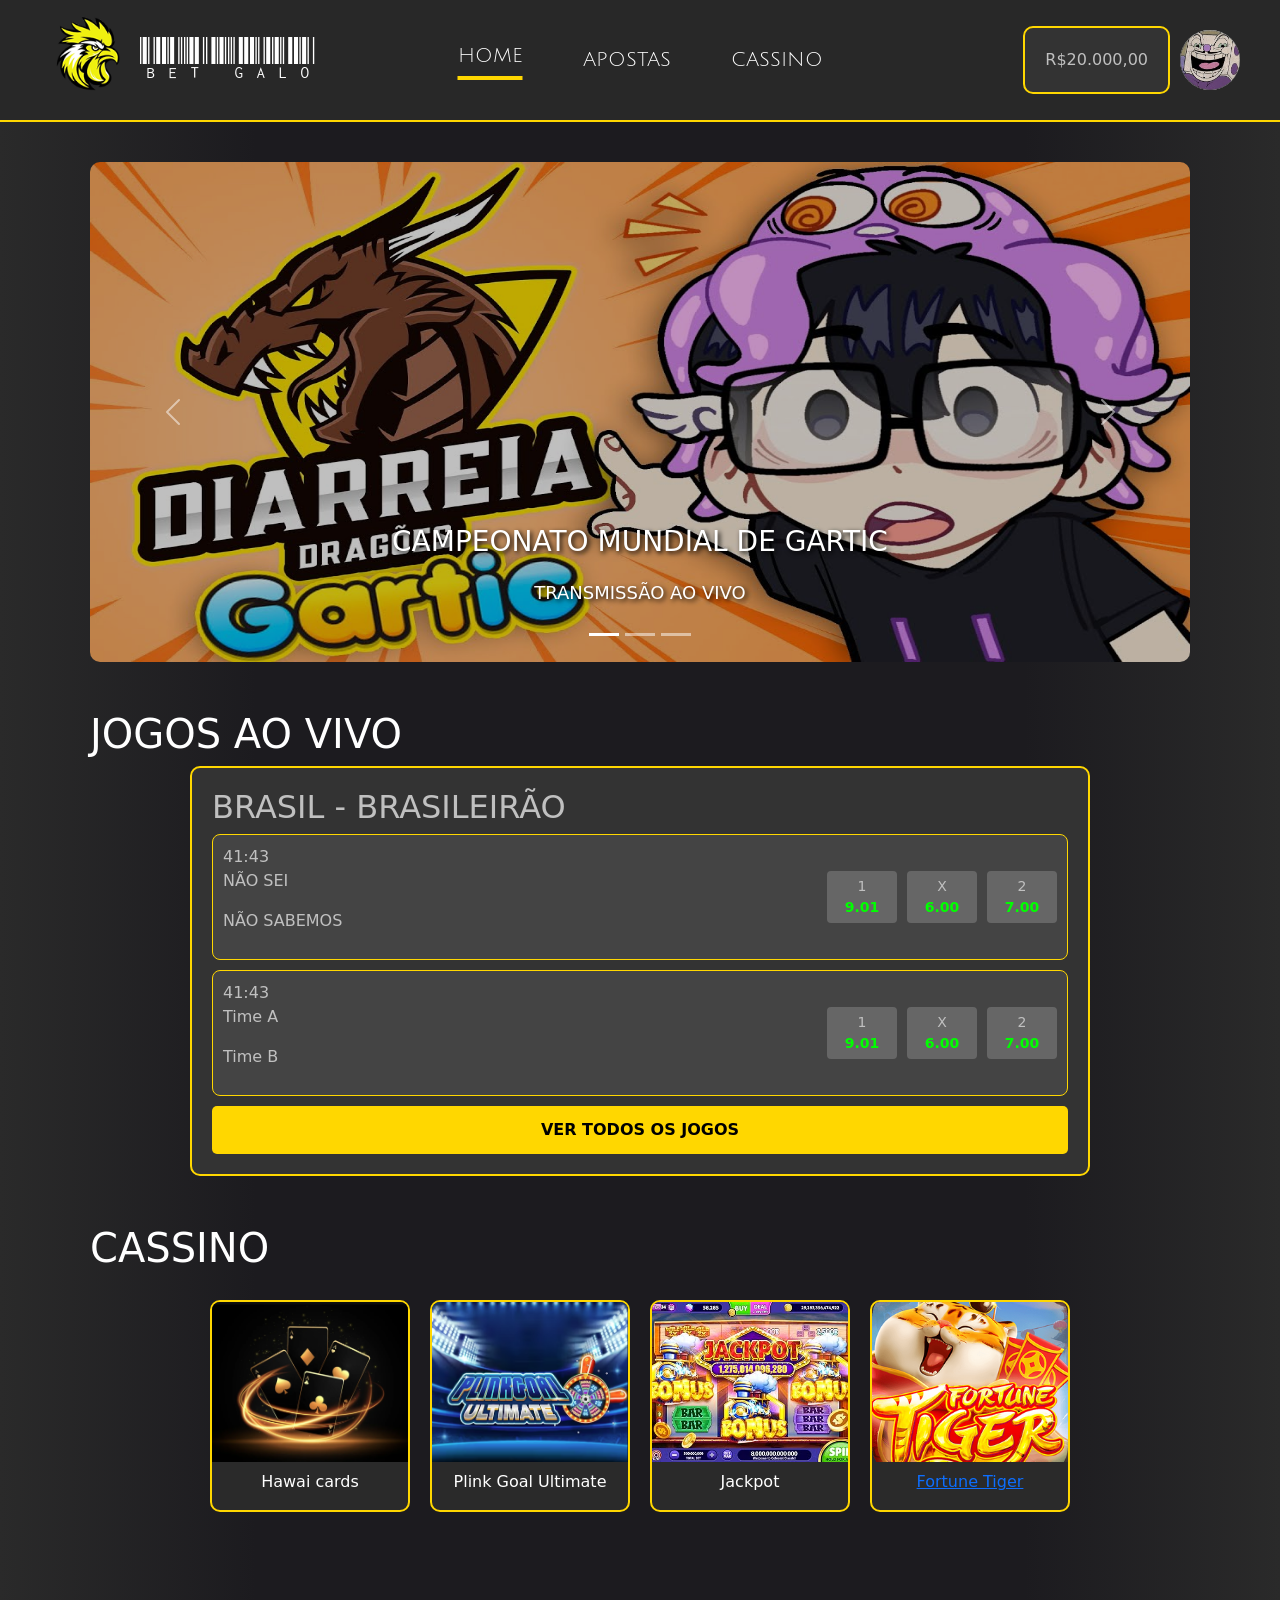
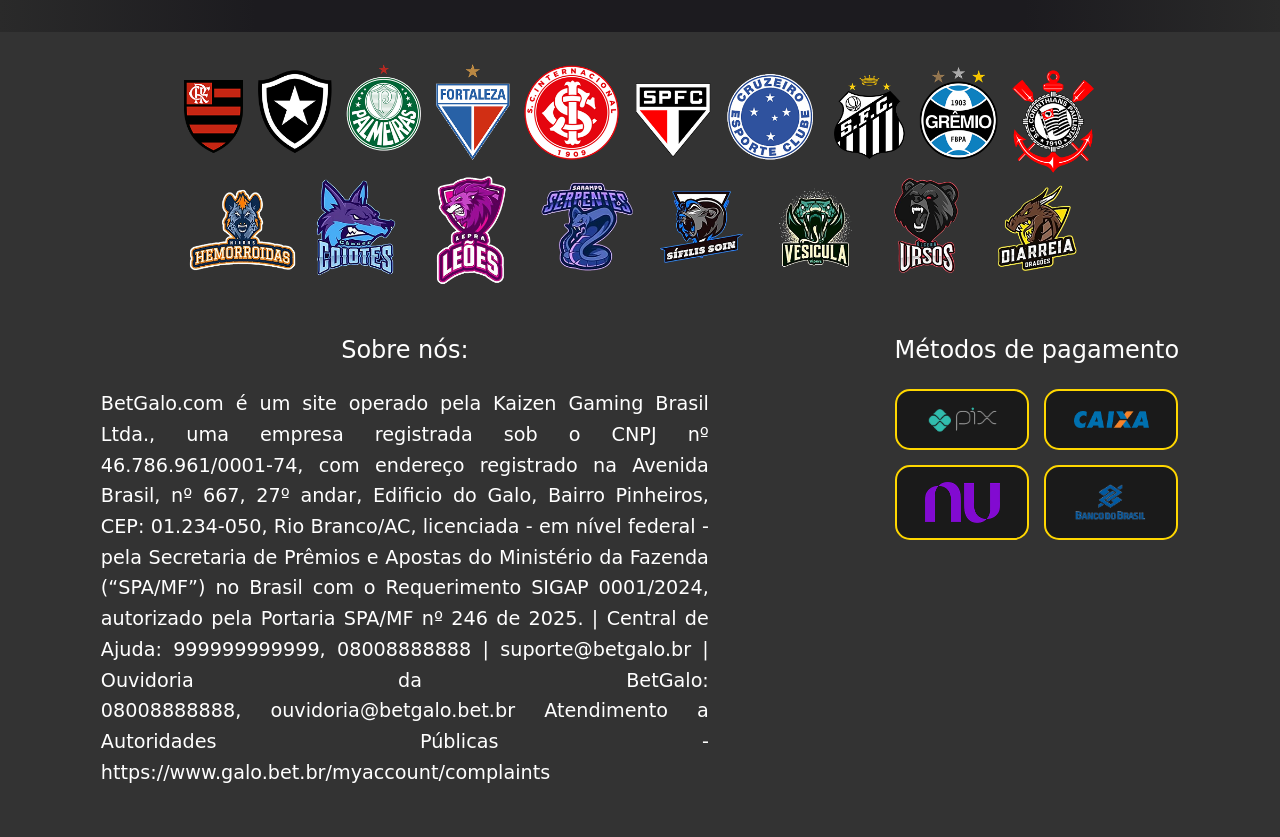
==== commit bb795825: "." ====
--- a/index.html
+++ b/index.html
@@ -13,9 +13,10 @@
     <script src="https://cdn.jsdelivr.net/npm/bootstrap@5.3.8/dist/js/bootstrap.bundle.min.js"
         integrity="sha384-FKyoEForCGlyvwx9Hj09JcYn3nv7wiPVlz7YYwJrWVcXK/BmnVDxM+D2scQbITxI"
         crossorigin="anonymous"></script>
-    <link href="https://cdn.jsdelivr.net/npm/bootstrap@5.3.8/dist/css/bootstrap.min.css" rel="stylesheet" integrity="sha384-sRIl4kxILFvY47J16cr9ZwB07vP4J8+LH7qKQnuqkuIAvNWLzeN8tE5YBujZqJLB" crossorigin="anonymous">
-    
-    
+    <link href="https://cdn.jsdelivr.net/npm/bootstrap@5.3.8/dist/css/bootstrap.min.css" rel="stylesheet"
+        integrity="sha384-sRIl4kxILFvY47J16cr9ZwB07vP4J8+LH7qKQnuqkuIAvNWLzeN8tE5YBujZqJLB" crossorigin="anonymous">
+
+   
     <link rel="icon" href="./img/logo.ico" type="image/ico">
     <title>BetGalo</title>
 </head>
@@ -34,49 +35,56 @@
         </nav>
 
         <div class="link-perfil">
-            <a href="pagamento.html"><div class="card-container">R$20.000,00</div></a>
+            <a href="pagamento.html">
+                <div class="card-container">R$20.000,00</div>
+            </a>
             <a href="perfil.html"><img src="img/perfil.jpg" alt="Foto de perfil" id="foto-perfil"></a>
         </div>
     </header>
     <div class="conteudo">
         <div id="carouselExampleCaptions" class="carousel slide">
-  <div class="carousel-indicators">
-    <button type="button" data-bs-target="#carouselExampleCaptions" data-bs-slide-to="0" class="active" aria-current="true" aria-label="Slide 1"></button>
-    <button type="button" data-bs-target="#carouselExampleCaptions" data-bs-slide-to="1" aria-label="Slide 2"></button>
-    <button type="button" data-bs-target="#carouselExampleCaptions" data-bs-slide-to="2" aria-label="Slide 3"></button>
-  </div>
-  <div class="carousel-inner">
-    <div class="carousel-item active">
-      <img src="img/Thumb-Saiko.jpg" class="d-block w-100" alt="...">
-      <div class="carousel-caption d-none d-md-block">
-        <h5>CAMPEONATO MUNDIAL DE GARTIC</h5>
-        <p>TRANSMISSÃO AO VIVO</p>
-      </div>
-    </div>
-    <div class="carousel-item">
-      <img src="img/po.jpg" class="d-block w-100" alt="...">
-      <div class="carousel-caption">
-        <h5>JOGO MAIS FAMOSO</h5>
-        <p>FORTUNE PANDA</p>
-      </div>
-    </div>
-    <div class="carousel-item">
-      <img src="img/vas-atle.png" class="d-block w-100" alt="...">
-      <div class="carousel-caption d-none d-md-block">
-        <h5>18° RODADA DO BRASILEIRÃO</h5>
-        <p>VASCO VS ATLETICO MINEIRO</p>
-      </div>
-    </div>
-  </div>
-  <button class="carousel-control-prev" type="button" data-bs-target="#carouselExampleCaptions" data-bs-slide="prev">
-    <span class="carousel-control-prev-icon" aria-hidden="true"></span>
-    <span class="visually-hidden">Previous</span>
-  </button>
-  <button class="carousel-control-next" type="button" data-bs-target="#carouselExampleCaptions" data-bs-slide="next">
-    <span class="carousel-control-next-icon" aria-hidden="true"></span>
-    <span class="visually-hidden">Next</span>
-  </button>
-</div>
+            <div class="carousel-indicators">
+                <button type="button" data-bs-target="#carouselExampleCaptions" data-bs-slide-to="0" class="active"
+                    aria-current="true" aria-label="Slide 1"></button>
+                <button type="button" data-bs-target="#carouselExampleCaptions" data-bs-slide-to="1"
+                    aria-label="Slide 2"></button>
+                <button type="button" data-bs-target="#carouselExampleCaptions" data-bs-slide-to="2"
+                    aria-label="Slide 3"></button>
+            </div>
+            <div class="carousel-inner">
+                <div class="carousel-item active">
+                    <img src="img/Thumb-Saiko.jpg" class="d-block w-100" alt="...">
+                    <div class="carousel-caption d-none d-md-block">
+                        <h5>CAMPEONATO MUNDIAL DE GARTIC</h5>
+                        <p>TRANSMISSÃO AO VIVO</p>
+                    </div>
+                </div>
+                <div class="carousel-item">
+                    <img src="img/po.jpg" class="d-block w-100" alt="...">
+                    <div class="carousel-caption">
+                        <h5>JOGO MAIS FAMOSO</h5>
+                        <p>FORTUNE PANDA</p>
+                    </div>
+                </div>
+                <div class="carousel-item">
+                    <img src="img/vas-atle.png" class="d-block w-100" alt="...">
+                    <div class="carousel-caption d-none d-md-block">
+                        <h5>18° RODADA DO BRASILEIRÃO</h5>
+                        <p>VASCO VS ATLETICO MINEIRO</p>
+                    </div>
+                </div>
+            </div>
+            <button class="carousel-control-prev" type="button" data-bs-target="#carouselExampleCaptions"
+                data-bs-slide="prev">
+                <span class="carousel-control-prev-icon" aria-hidden="true"></span>
+                <span class="visually-hidden">Previous</span>
+            </button>
+            <button class="carousel-control-next" type="button" data-bs-target="#carouselExampleCaptions"
+                data-bs-slide="next">
+                <span class="carousel-control-next-icon" aria-hidden="true"></span>
+                <span class="visually-hidden">Next</span>
+            </button>
+        </div>
         <br><br>
         <h1>JOGOS AO VIVO</h1>
         <div class="card-container">
@@ -112,7 +120,7 @@
                     <div class="odd-box"><span>2</span> <strong>7.00</strong></div>
                 </div>
             </div>
-            
+
 
             <button class="view-all">VER TODOS OS JOGOS</button>
         </div>
@@ -131,46 +139,48 @@
                 <img src="img/jackpot.jpg" alt="jackpot">
                 <h3>Jackpot</h3>
             </div>
-            <div class="jogo">
-                <img src="img/egito 2.png" alt="egito-2">
-                <h3>Egito 2</h3>
-            </div>
+            <a href="fortune-tiger.html">
+                <div class="jogo">
+                    <img src="img/tigre.png" alt="Fortune Tiger">
+                    <h3>Fortune Tiger</h3>
+                </div>
+            </a>
         </div>
     </div>
     <footer>
-            <div class="rodape">
-                <img src="img/Times.png" alt="times">
-                <div class="sobre-nos">
-                    <h1>Sobre nós:</h1>
-                    <p>BetGalo.com é um site operado pela Kaizen Gaming Brasil Ltda., uma empresa registrada sob o
-                        CNPJ nº 46.786.961/0001-74, com endereço registrado na Avenida Brasil, nº 667, 27º andar,
-                        Edificio do Galo, Bairro Pinheiros, CEP: 01.234-050, Rio Branco/AC, licenciada - em nível
-                        federal - pela Secretaria de Prêmios e Apostas do Ministério da Fazenda (“SPA/MF”) no Brasil com
-                        o Requerimento SIGAP 0001/2024, autorizado pela Portaria SPA/MF nº 246 de 2025. | Central de
-                        Ajuda: 999999999999, 08008888888 | suporte@betgalo.br | Ouvidoria da BetGalo:
-                        08008888888, ouvidoria@betgalo.bet.br Atendimento a Autoridades Públicas
-                        -https://www.galo.bet.br/myaccount/complaints</p>
-                </div>
+        <div class="rodape">
+            <img src="img/Times.png" alt="times">
+            <div class="sobre-nos">
+                <h1>Sobre nós:</h1>
+                <p>BetGalo.com é um site operado pela Kaizen Gaming Brasil Ltda., uma empresa registrada sob o
+                    CNPJ nº 46.786.961/0001-74, com endereço registrado na Avenida Brasil, nº 667, 27º andar,
+                    Edificio do Galo, Bairro Pinheiros, CEP: 01.234-050, Rio Branco/AC, licenciada - em nível
+                    federal - pela Secretaria de Prêmios e Apostas do Ministério da Fazenda (“SPA/MF”) no Brasil com
+                    o Requerimento SIGAP 0001/2024, autorizado pela Portaria SPA/MF nº 246 de 2025. | Central de
+                    Ajuda: 999999999999, 08008888888 | suporte@betgalo.br | Ouvidoria da BetGalo:
+                    08008888888, ouvidoria@betgalo.bet.br Atendimento a Autoridades Públicas
+                    -https://www.galo.bet.br/myaccount/complaints</p>
+            </div>
 
-                <div class="metodos-de-pagamento">
-                    <h1>Métodos de pagamento</h1>
-                    <div class="caixas-grid">
-                        <div class="metodo-card">
-                            <img src="img/pix1.png" alt="Pix">
-                        </div>
-                        <div class="metodo-card">
-                            <img src="img/caixa.png" alt="Caixa">
-                        </div>
-                        <div class="metodo-card">
-                            <img src="img/nu.png" alt="Nubank">
-                        </div>
-                        <div class="metodo-card">
-                            <img src="img/banco-do-brasil.png" alt="BB">
-                        </div>
+            <div class="metodos-de-pagamento">
+                <h1>Métodos de pagamento</h1>
+                <div class="caixas-grid">
+                    <div class="metodo-card">
+                        <img src="img/pix1.png" alt="Pix">
+                    </div>
+                    <div class="metodo-card">
+                        <img src="img/caixa.png" alt="Caixa">
+                    </div>
+                    <div class="metodo-card">
+                        <img src="img/nu.png" alt="Nubank">
+                    </div>
+                    <div class="metodo-card">
+                        <img src="img/banco-do-brasil.png" alt="BB">
                     </div>
                 </div>
             </div>
-        </footer>
+        </div>
+    </footer>
     <script src="js/script.js"></script>
 </body>
 
--- a/css/style.css
+++ b/css/style.css
@@ -8,18 +8,23 @@
   box-sizing: border-box;
 }
 
+a {
+  color: inherit;
+  /* Ou defina uma cor específica, ex: #000000 */
+  text-decoration: none;
+}
+
+
 /* =========================
 BODY / BASE
 ========================= */
 
 body {
-  background: linear-gradient(
-    to right,
-    #2a2a2a 0%,
-    #1C1B1F 20%,
-    #1C1B1F 80%,
-    #2a2a2a 100%
-  );
+  background: linear-gradient(to right,
+      #2a2a2a 0%,
+      #1C1B1F 20%,
+      #1C1B1F 80%,
+      #2a2a2a 100%);
 
   font-family: system-ui;
 }
@@ -52,16 +57,18 @@
 
 .carousel img {
   height: 500px;
-  object-fit:fill;
+  object-fit: fill;
   border-radius: 10px;
   filter: brightness(75%);
 }
-.carousel-caption h5{
+
+.carousel-caption h5 {
   font-size: 28px;
   margin-bottom: 20px;
   text-shadow: 2px 2px 5px rgb(0, 0, 0);
 }
-.carousel-caption p{
+
+.carousel-caption p {
   font-size: 18px;
   text-shadow: 2px 2px 5px rgb(0, 0, 0);
 }
@@ -82,7 +89,7 @@
   color: #c0c0c0;
 }
 
-.card-container-jogo{
+.card-container-jogo {
 
   background-color: #333;
   border: 2px solid #ffd700;
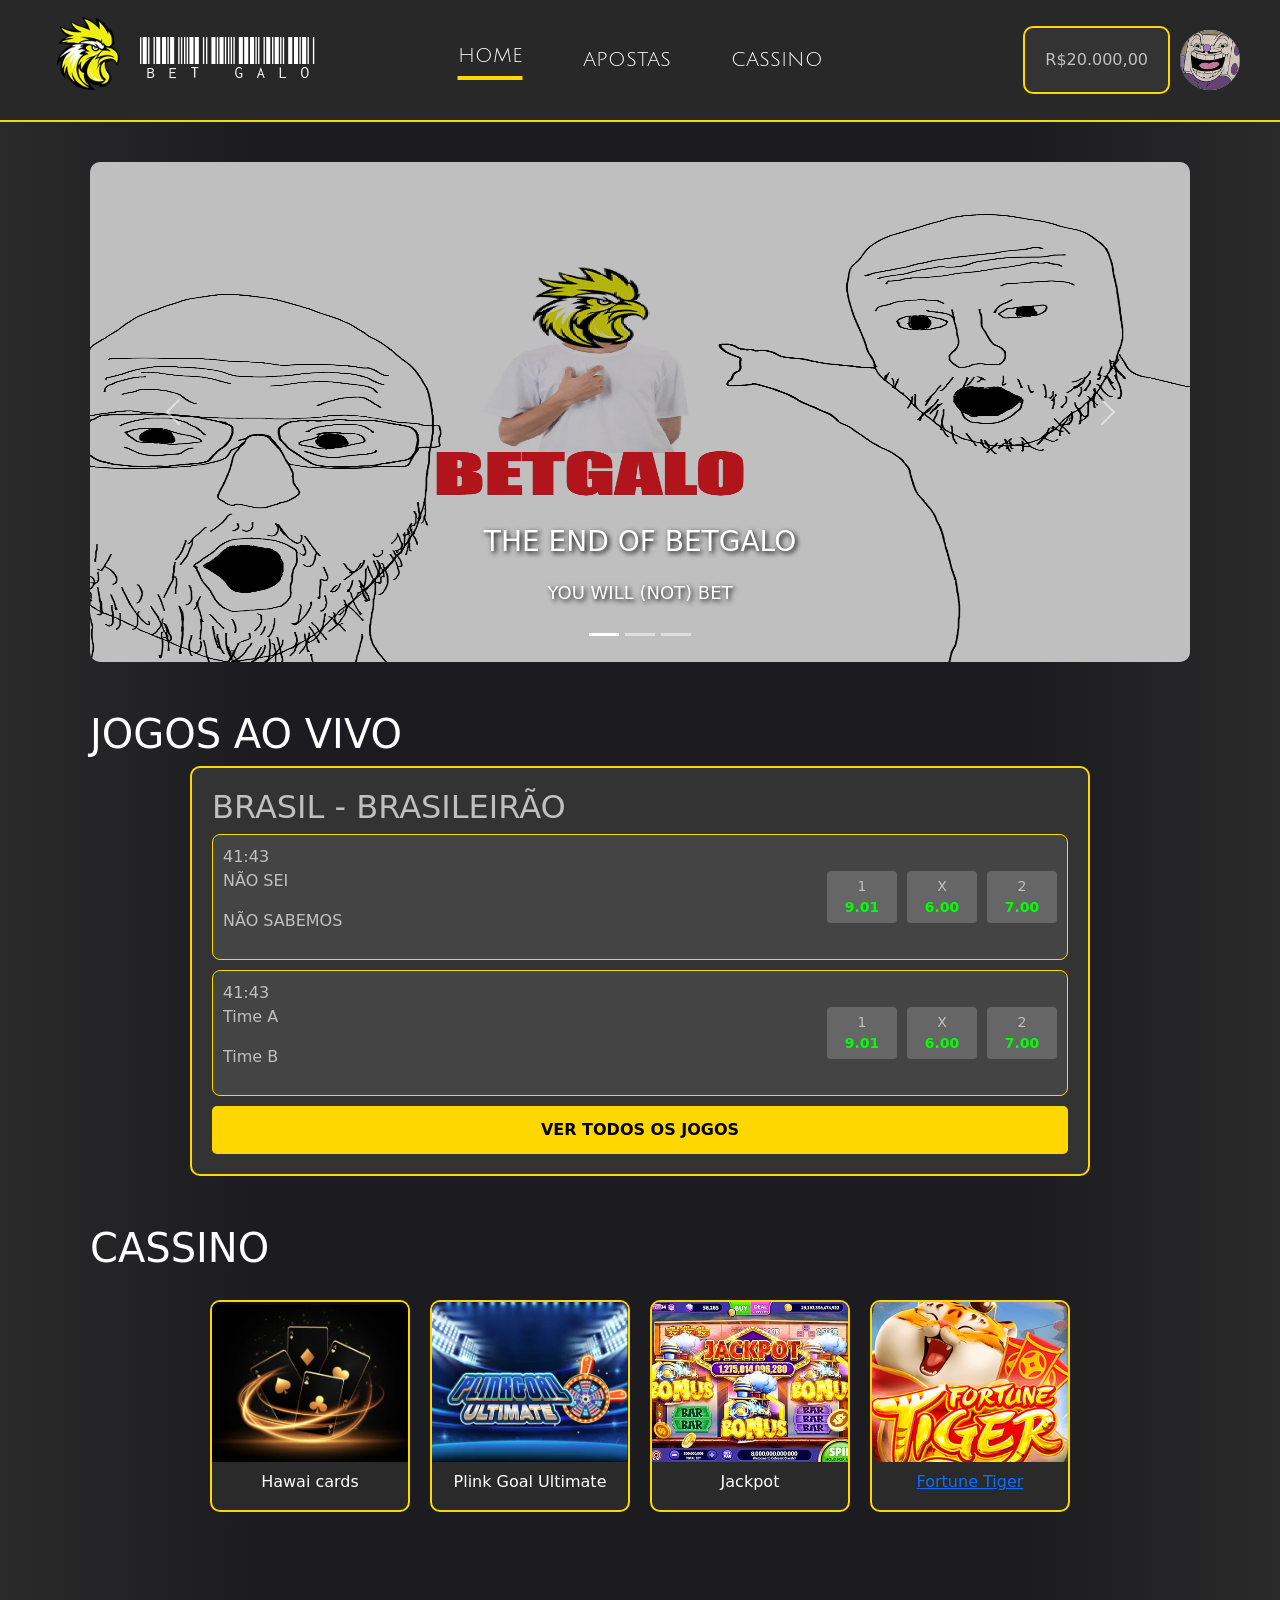
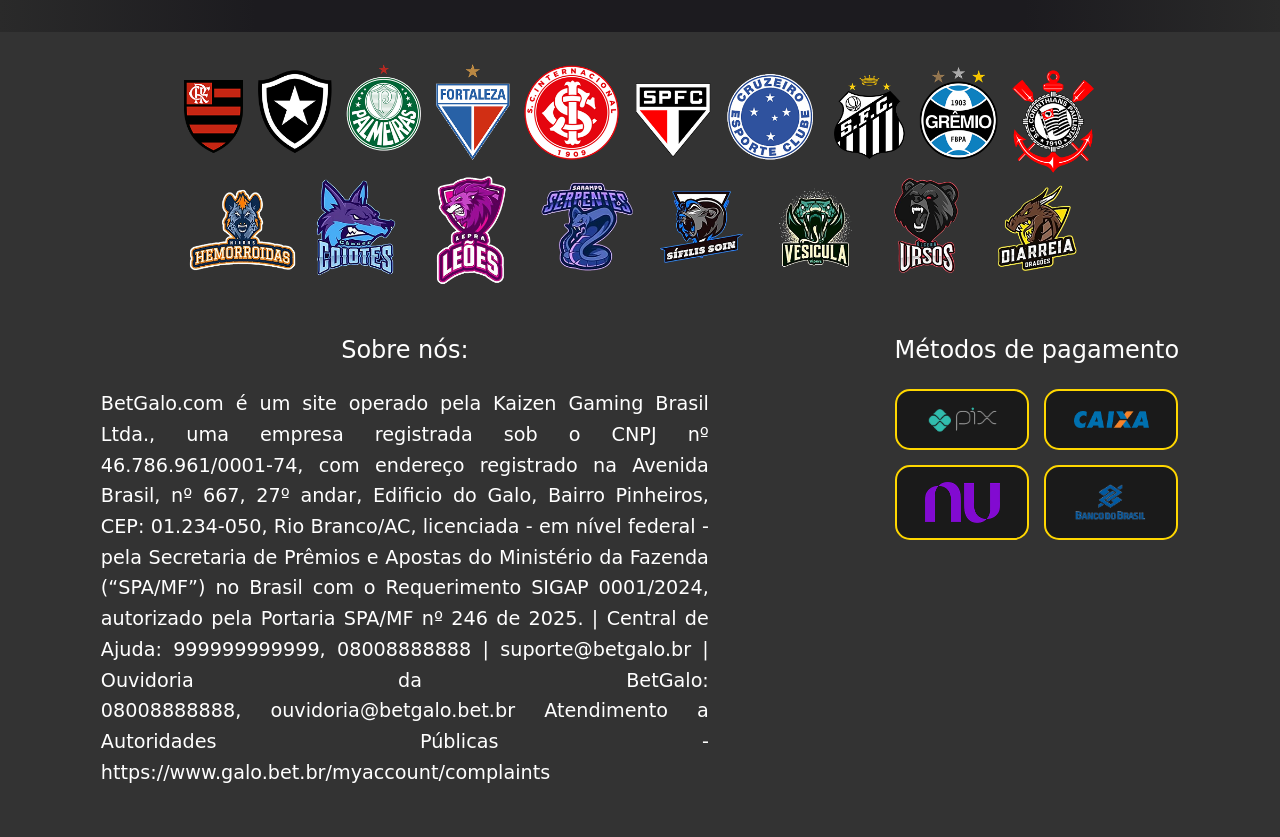
==== commit 2065b1f8: "THE END OF BETGALO YOU WILL (NOT) BET" ====
--- a/index.html
+++ b/index.html
@@ -53,14 +53,14 @@
             </div>
             <div class="carousel-inner">
                 <div class="carousel-item active">
-                    <img src="img/Thumb-Saiko.jpg" class="d-block w-100" alt="...">
+                    <img src="img/peak.jpg" class="d-block w-100" alt="...">
                     <div class="carousel-caption d-none d-md-block">
-                        <h5>CAMPEONATO MUNDIAL DE GARTIC</h5>
-                        <p>TRANSMISSÃO AO VIVO</p>
+                        <h5>THE END OF BETGALO</h5>
+                        <p>YOU WILL (NOT) BET</p>
                     </div>
                 </div>
                 <div class="carousel-item">
-                    <img src="img/po.jpg" class="d-block w-100" alt="...">
+                    <img src="img/panda2.webp" class="d-block w-100" alt="...">
                     <div class="carousel-caption">
                         <h5>JOGO MAIS FAMOSO</h5>
                         <p>FORTUNE PANDA</p>
